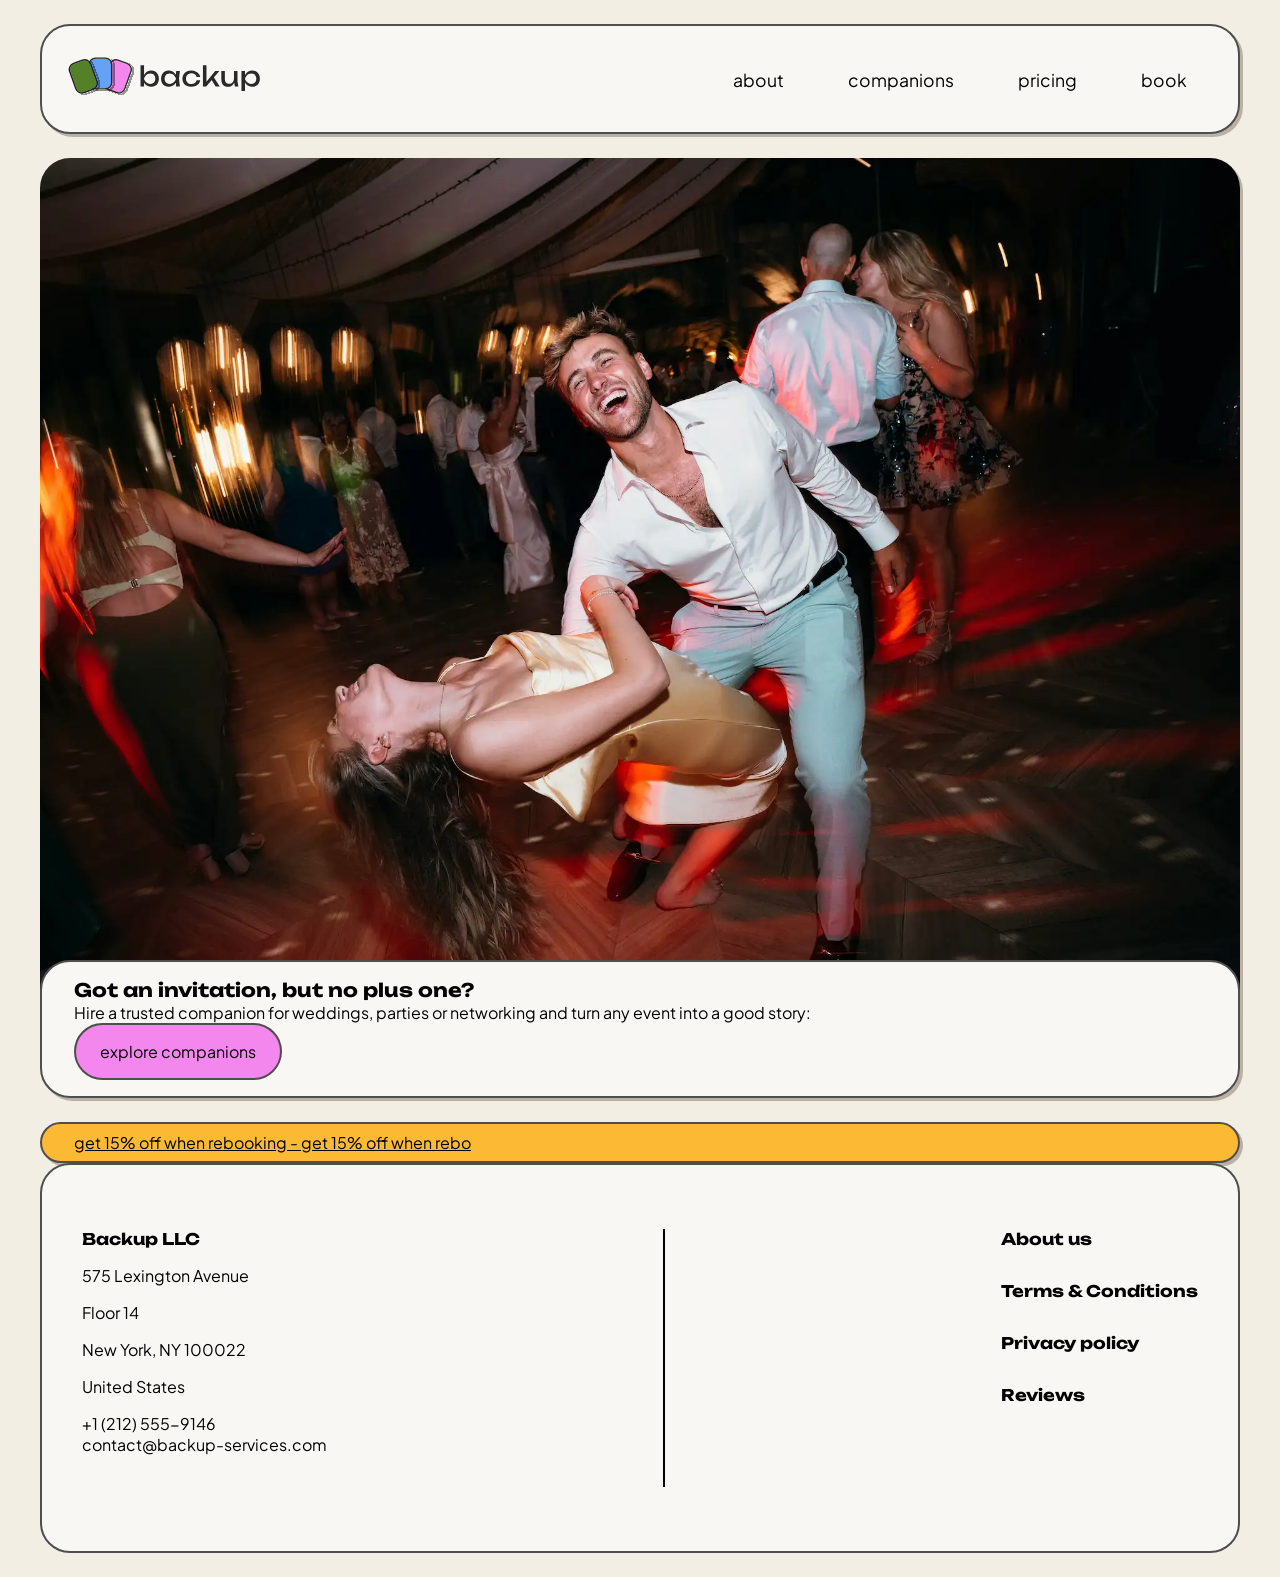
==== index.html @ 50d1ebd6 "added link" ====
<!doctype html>
<html lang="en">
  <head>
    <meta charset="UTF-8" />
    <meta name="viewport" content="width=device-width, initial-scale=1.0" />
    <title>backup | landingpage</title>
    <link rel="stylesheet" href="css/custom.css" />
    <link rel="stylesheet" href="css/general.css" />
    <link rel="stylesheet" href="css/index.css" />
    <link rel="preconnect" href="https://fonts.googleapis.com" />
    <link rel="preconnect" href="https://fonts.gstatic.com" crossorigin />
    <link
      href="https://fonts.googleapis.com/css2?family=Plus+Jakarta+Sans:ital,wght@0,200..800;1,200..800&display=swap"
      rel="stylesheet"
    />
    <link rel="preconnect" href="https://fonts.googleapis.com" />
    <link rel="preconnect" href="https://fonts.gstatic.com" crossorigin />
    <link
      href="https://fonts.googleapis.com/css2?family=Unbounded:wght@200..900&display=swap"
      rel="stylesheet"
    />
    <script src="js/index.js" defer></script>
  </head>
  <body>
    <header class="header_flex">
      <div>
        <a href="index.html">
          <img
            class="logo"
            src="assets/backuplogo.svg"
            alt="logo"
            aria-describedby="go to landingpage"
        /></a>
      </div>
      <nav>
        <div class="nav_flex">
          <a href="about.html">about</a>
          <div class="verticalline"></div>
          <a href="companions.html">companions</a>
          <div class="verticalline"></div>
          <a href="pricing.html">pricing</a>
          <div class="verticalline"></div>
          <a href="book.html">book</a>
        </div>

        <div class="burgernav">
          <button class="burger">
            <span class="line"></span>
            <span class="line"></span>
            <span class="line"></span>
          </button>
          <ul class="menu">
            <li><a href="about.html">about</a></li>
            <li><a href="companions.html">companions</a></li>

            <li><a href="pricing.html">pricing</a></li>

            <li>
              <a href="book.html">book</a>
            </li>
          </ul>
        </div>
      </nav>
    </header>
    <main>
      <section class="hero">
        <img
          src="assets/img/heroimg.webp"
          alt="a man and a woman dancing at wedding"
        />

        <article class="hero_flex">
          <div>
            <h1>Got an invitation, but no plus one?</h1>
            <p class="hero_text">
              Hire a trusted companion for weddings, parties or networking and
              turn any event into a good story:
            </p>
          </div>
          <a class="cta_button_pink" href="companions.html"
            >explore companions</a
          >
        </article>
      </section>

      <section class="rollingbanner">
        <p>get 15% off when rebooking - get 15% off when rebo</p>
      </section>
    </main>
    <footer>
      <div class="footer_flex">
        <div class="address">
          <h4>Backup LLC</h4>
          <ul class="footer_ul">
            <li>575 Lexington Avenue</li>
            <li>Floor 14</li>
            <li>New York, NY 100022</li>
            <li>United States</li>
            <li>
              +1 (212) 555-9146 <br />
              contact@backup-services.com
            </li>
          </ul>
        </div>
        <span class="footer_line"></span>
        <div class="footer_vertical"></div>
        <ul class="ulbold">
          <li><a href="">About us</a></li>
          <li><a href="">Terms & Conditions</a></li>
          <li><a href="">Privacy policy</a></li>
          <li><a href="">Reviews</a></li>
        </ul>
      </div>
    </footer>
  </body>
</html>
---- css/custom.css ----
:root {
  --color-bg-primary: #f3eee4;
  --color-bg-secondary: #f9f7f4;

  --color-text-primary: #000000;
  --color-text-secondary: #f3eee4;
  --color-text-tertiary: #292929;

  --color-border: #4f4d4d;
  --dropshadow-mobile: 3px 3px 0 0 rgba(164, 156, 140, 0.72);
  --dropshadow-desktop: 10px 10px 0 0 rgba(164, 156, 140, 0.7);

  --cta-primary: #548128;
  --cta-secondary: #65a1f6;
  --cta-tertiary: #f487ee;
  --cta-quaternary: #fcba34;

  --font-primary: "Unbounded", sans-serif;
  --font-secondary: "Plus Jakarta Sans", sans-serif;
}
---- css/general.css ----
* {
  margin: 0;
  padding: 0;
  box-sizing: border-box;
}

header {
  position: relative;
  z-index: 200;
}

nav {
  margin-bottom: 0.3rem;
}
.header_flex {
  display: flex;
  flex-direction: row;
  align-items: center;
  justify-content: space-between;
  background-color: var(--color-bg-secondary);
  border: solid var(--color-border) 2.5px;
  border-radius: 30px;
  padding: 1em 1.2em 0.5em;
  box-shadow: var(--dropshadow-mobile);
  margin-bottom: 1.5rem;

  img {
    max-width: 200px;
  }
}

.nav_flex {
  display: none;

  a {
    text-decoration: none;
    color: var(--color-text-primary);
  }
}

h1 {
  font-family: var(--font-primary);
}

h4 {
  font-family: var(--font-primary);
}

p {
  font-family: var(--font-secondary);
}

a {
  font-family: var(--font-secondary);
}

body {
  margin: 1.5rem 1rem;
  background: var(--color-bg-primary);
}

footer {
  background: var(--color-bg-secondary);
  border: solid var(--color-border) 2.5px;
  border-radius: 30px;
  padding: 1rem 2rem;

  .footer_ul {
    font-family: var(--font-secondary);
    display: flex;
    flex-direction: column;
    gap: 1rem;
    list-style: none;
  }
}

.ulbold {
  padding: 2em 0.5em;
}

.ulbold li {
  font-weight: 700;
  list-style: none;
  margin-bottom: 2em;

  a {
    font-family: var(--font-primary);
    text-decoration: none;
    color: var(--color-text-primary);
  }
}

.footer_line {
  display: block;
  width: 100%;
  height: 2.5px;
  background-color: var(--color-text-primary);
  margin: 1.5rem 1rem 1.5rem 0;
}

.address {
  display: flex;
  flex-direction: column;
  gap: 1em;
  margin-bottom: 2em;
  padding: 2em 0.5em;
}

@media (min-width: 801px) {
  .footer_flex {
    display: flex;
    flex-direction: row;
    justify-content: space-between;
    padding: 1em 0;
  }

  .footer_line {
    display: none;
  }

  .footer_vertical {
    display: block;
    width: 2.5px;
    background-color: var(--color-text-primary);
    margin: 2em 0;
  }

  .ulbold li {
    display: flex;
    flex-direction: row;
  }
}

/* burgermenu */

.menu {
  text-align: right;
  list-style: none;

  a {
    text-decoration: none;
    color: var(--color-text-primary);
  }
}

.burger {
  width: 40px;
  height: 60px;
  cursor: pointer;
}

.burger .line {
  display: block;
  width: 100%;
  height: 2.5px;
  background-color: #333333;
  margin-bottom: 5px;
  transition: 0.2s linear;
}
.burger {
  display: none;
}

/* burgermenu */

@media (max-width: 800px) {
  /* burgermenu */
  .menu {
    display: none;
  }
  .burger {
    display: block;
    background-color: transparent;
    border: 0;
  }

  .burgernav {
    padding-right: 1em;
  }

  .burger.active .line:nth-child(1) {
    transform: rotate(45deg) translate(5px, 5px);
    transition: 0.2s linear;
  }

  .burger.active .line:nth-child(2) {
    opacity: 0;
    transition: 0.15s linear;
  }

  .burger.active .line:nth-child(3) {
    transform: rotate(-45deg) translate(5px, -5px);
    transition: 0.2s linear;
  }

  nav.active .menu {
    display: block;
    background-color: var(--color-bg-secondary);
    position: absolute;
    width: 50%;
    top: 85px;
    right: 0;
    border-radius: 30px;
    box-shadow: var(--dropshadow-mobile);
    border: solid var(--color-border) 2.5px;
    padding: 2em 1.4em;
  }

  nav.active .menu li {
    margin: 20px 20px;
    padding: 0.5em;
    list-style-type: none;
  }

  nav.active .menu a {
    font-size: 1.2em;
    text-decoration: none;
    color: var(--color-text-primary);
  }
  /* burgermenu */
}

@media (min-width: 801px) {
  .nav_flex {
    display: flex;
    flex-direction: row;
    gap: 1.8rem;
    padding-right: 2em;
  }
  .burgernav {
    display: none;
  }

  body {
    margin: 1.5rem 2.5rem;
  }
}

@media (min-width: 900px) {
  .nav_flex {
    display: flex;
    flex-direction: row;
    gap: 2rem;
    padding-right: 2em;

    a {
      font-size: 1.1rem;
    }
  }
}
---- css/index.css ----
/* INDEX SPECIFIK STYLING */

/* hero-unit */

.hero {
  margin-bottom: 1.5rem;

  img {
    max-width: 100%;
    border-radius: 30px;
  }
}

.cta_button_pink {
  display: flex;
  flex-direction: column;
  justify-self: end;
  text-decoration: none;
  color: var(--color-text-primary);
  background: var(--cta-tertiary);
  padding: 1rem 1.5rem;
  border: solid var(--color-border) 2.5px;
  border-radius: 30px;
  max-width: fit-content;
}

.hero_flex {
  display: flex;
  flex-direction: column;
  background: var(--color-bg-secondary);
  border: solid var(--color-border) 2.5px;
  border-radius: 30px;
  padding: 1rem 2rem;
  position: relative;
  z-index: 2;
  margin-top: -80px;
}
.hero {
  border-radius: 30px;
  box-shadow: var(--dropshadow-mobile);
}

/* hero unit  */

.rollingbanner {
  background: var(--cta-quaternary);
  border: solid var(--color-border) 2.5px;
  border-radius: 30px;
  padding: 0.5rem 2rem;
  box-shadow: var(--dropshadow-mobile);
  text-decoration: underline;
}
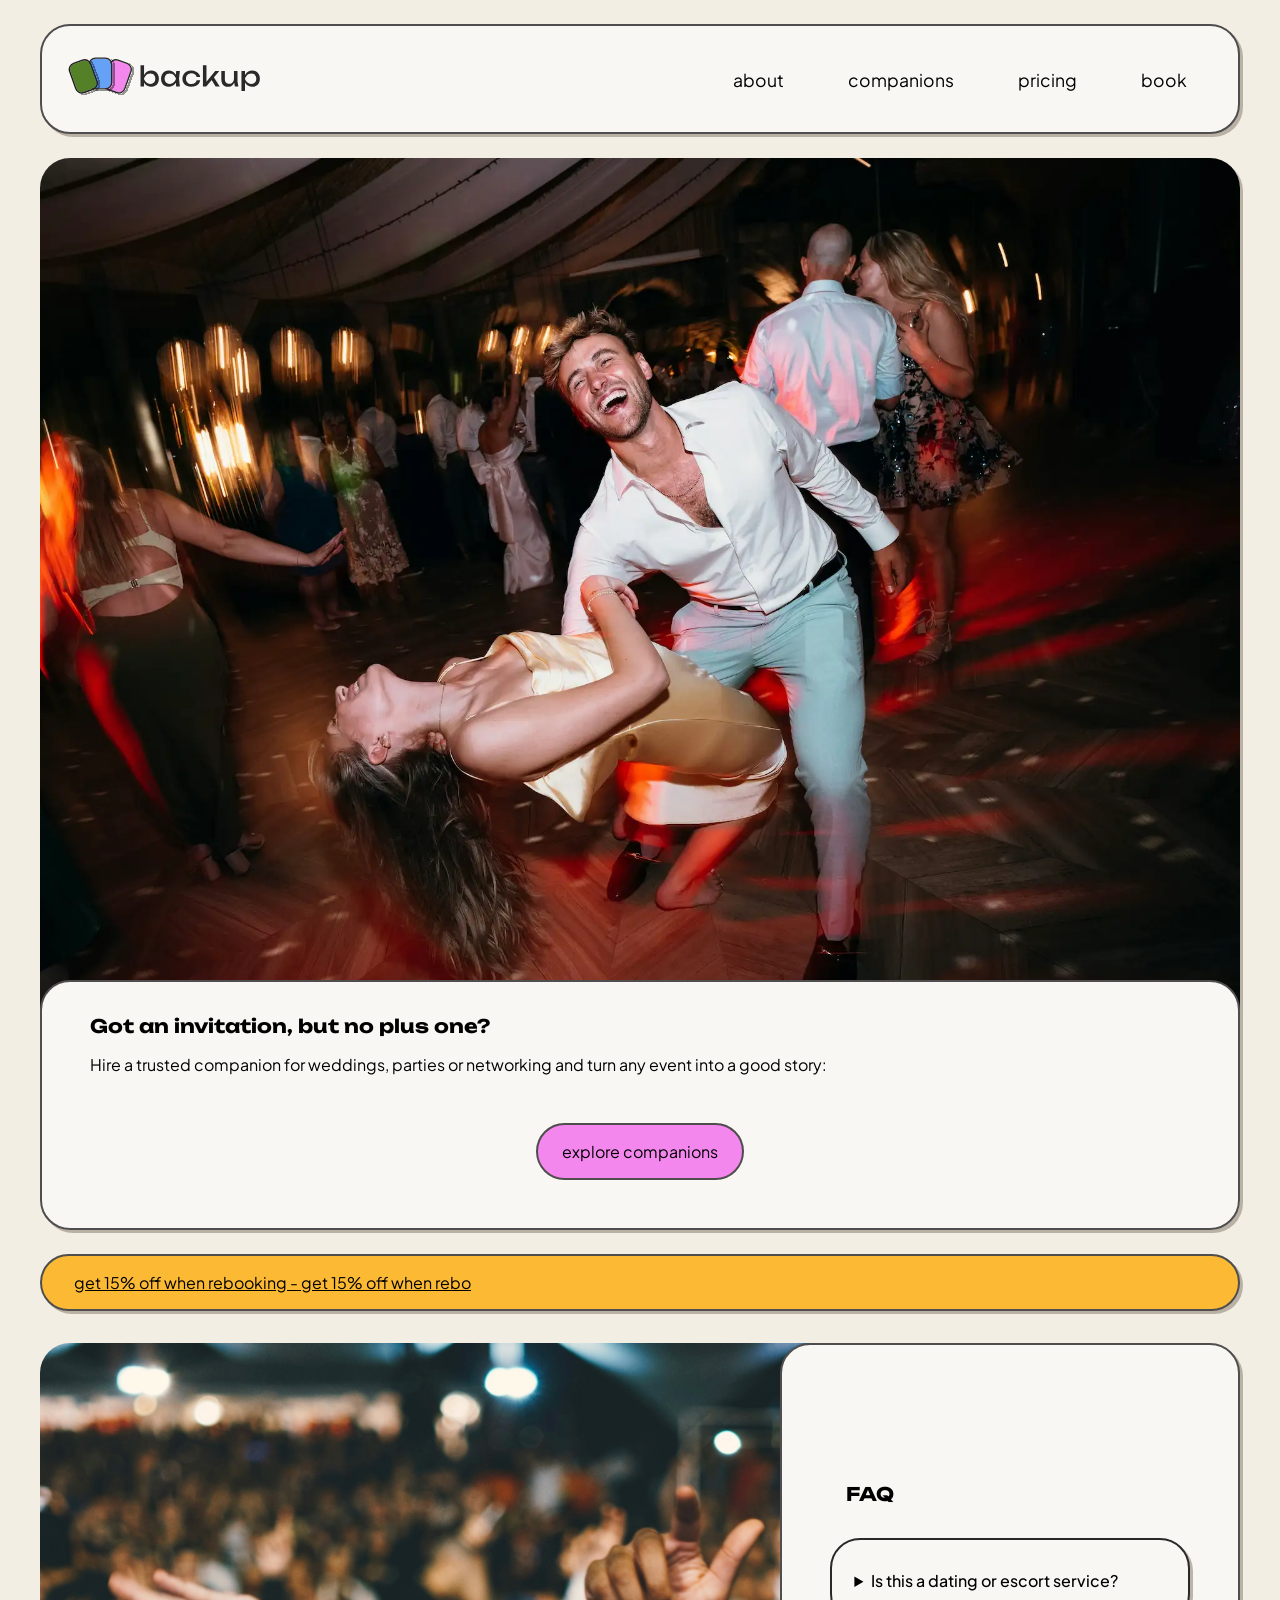
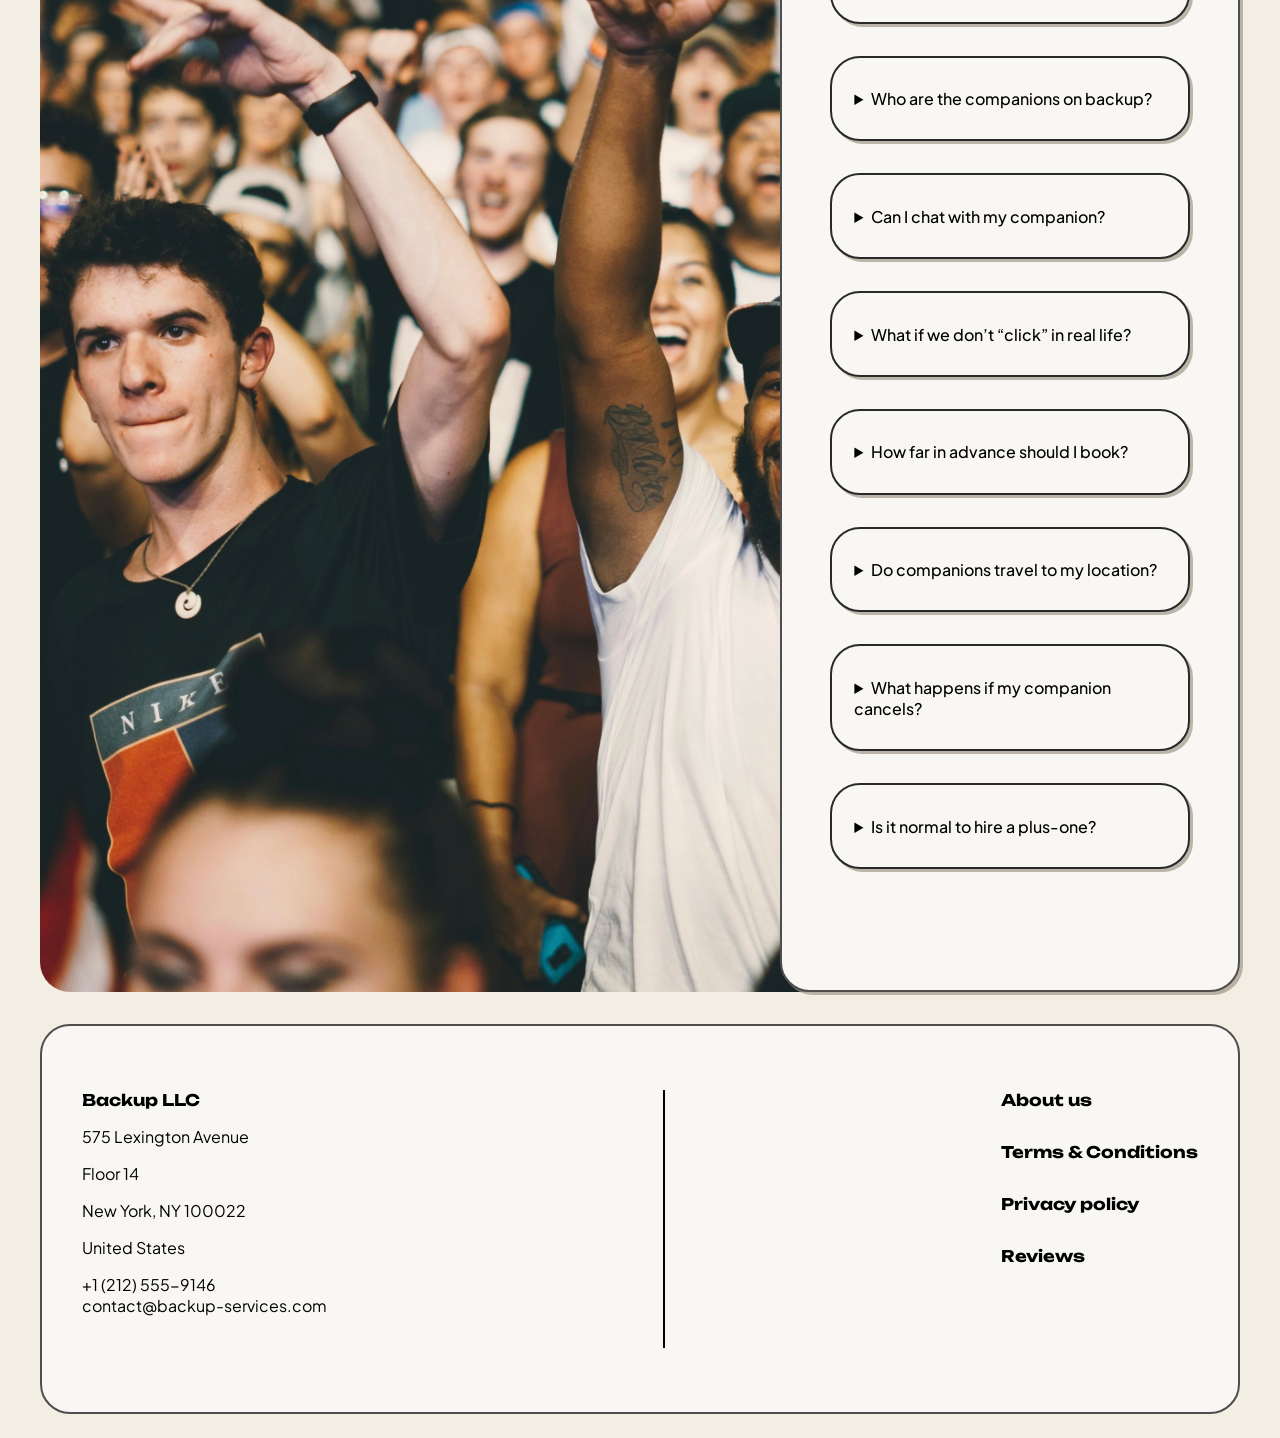
==== commit 34dba9cc: "tried to make faq responsive - not 100% good" ====
--- a/index.html
+++ b/index.html
@@ -70,21 +70,147 @@
         />
 
         <article class="hero_flex">
-          <div>
+          <div class="hero_text">
             <h1>Got an invitation, but no plus one?</h1>
-            <p class="hero_text">
+            <p>
               Hire a trusted companion for weddings, parties or networking and
               turn any event into a good story:
             </p>
           </div>
-          <a class="cta_button_pink" href="companions.html"
-            >explore companions</a
-          >
+          <div class="cta_flex_1">
+            <a class="cta_button_pink" href="companions.html"
+              >explore companions</a
+            >
+          </div>
         </article>
       </section>
 
       <section class="rollingbanner">
         <p>get 15% off when rebooking - get 15% off when rebo</p>
+      </section>
+      <section id="faq_section1">
+        <img class="faq_img" src="assets/img/faq.webp" alt="" />
+
+        <div class="faq_section2">
+          <h3>FAQ</h3>
+          <details name="details">
+            <summary>Is this a dating or escort service?</summary>
+            <div class="content">
+              <p>
+                No — Backup is not a dating or escort service. We provide social
+                companions for events, not romantic or intimate services. Think
+                of it as bringing a confident, friendly plus-one who helps you
+                feel comfortable and enjoy the moment.
+              </p>
+            </div>
+          </details>
+
+          <details name="details">
+            <summary>Who are the companions on backup?</summary>
+            <div class="content">
+              <p>Our companions are carefully selected individuals who are:</p>
+              <ul>
+                <li>Friendly and socially skilled</li>
+                <li>Reliable and professional</li>
+                <li>Comfortable in a variety of social settings</li>
+              </ul>
+              <p>
+                All companions go through a verification process to ensure a
+                safe and high-quality experience.
+              </p>
+            </div>
+          </details>
+
+          <details name="details">
+            <summary>Can I chat with my companion?</summary>
+            <div class="content">
+              <p>
+                Yes! After booking, you’ll be able to communicate with your
+                companion through the platform. This allows you to:
+              </p>
+              <ul>
+                <li>Coordinate details</li>
+                <li>Share expectations</li>
+                <li>Get on the same page before the event</li>
+              </ul>
+            </div>
+          </details>
+
+          <details name="details">
+            <summary>What if we don’t “click” in real life?</summary>
+            <div class="content">
+              <p>
+                We do our best to help you find a great match, but we understand
+                that chemistry can’t be guaranteed.
+              </p>
+              <p>
+                Our companions are experienced in social situations and will
+                always remain friendly, respectful, and professional — even if
+                the vibe isn’t perfect.
+              </p>
+              <p>
+                In most cases, they’ll help carry the conversation and make the
+                situation comfortable regardless.
+              </p>
+            </div>
+          </details>
+
+          <details name="details">
+            <summary>How far in advance should I book?</summary>
+            <div class="content">
+              <p>
+                We recommend booking as early as possible to ensure
+                availability. That said, we also understand that life happens —
+                and sometimes you need a plus-one fast. Last-minute bookings may
+                be available depending on location and demand.
+              </p>
+            </div>
+          </details>
+          <details name="details">
+            <summary>Do companions travel to my location?</summary>
+            <div class="content">
+              <p>
+                Yes, companions can travel to your event location. Travel is
+                typically included within a certain area, which will be clearly
+                stated during booking. For longer distances, additional costs
+                may apply.
+              </p>
+            </div>
+          </details>
+          <details name="details">
+            <summary>What happens if my companion cancels?</summary>
+            <div class="content">
+              <p>
+                In the rare case that a companion needs to cancel, we’ve got
+                your back.<br />We will:
+              </p>
+              <ul>
+                <li>
+                  Help you find a replacement companion as quickly as possible
+                </li>
+                <li>
+                  Or offer a full refund if no suitable match is available
+                </li>
+              </ul>
+              <p>
+                Our goal is to make sure you’re never left without a plus-one.
+              </p>
+            </div>
+          </details>
+          <details name="details">
+            <summary>Is it normal to hire a plus-one?</summary>
+            <div class="content">
+              <p>
+                More normal than you might think<br />
+                Whether it’s avoiding awkward questions at a wedding, having
+                someone to talk to at a work event, or just feeling more
+                confident — many people use services like Backup. At the end of
+                the day, it’s about making social situations easier and more
+                enjoyable.
+              </p>
+            </div>
+          </details>
+        </div>
       </section>
     </main>
     <footer>
--- a/css/general.css
+++ b/css/general.css
@@ -2,6 +2,10 @@
   margin: 0;
   padding: 0;
   box-sizing: border-box;
+
+  img {
+    width: 100%;
+  }
 }
 
 header {
@@ -42,6 +46,14 @@
   font-family: var(--font-primary);
 }
 
+h2 {
+  font-family: var(--font-primary);
+}
+
+h3 {
+  font-family: var(--font-primary);
+}
+
 h4 {
   font-family: var(--font-primary);
 }
@@ -106,6 +118,66 @@
   padding: 2em 0.5em;
 }
 
+/* -----------------------FAQ -----------------------*/
+
+.faq_section2 {
+  display: flex;
+  flex-direction: column;
+  justify-content: center;
+
+  gap: 1.2rem;
+  padding: 3rem;
+  border-radius: 30px;
+  border: 2.5px solid var(--color-border);
+  background: var(--color-bg-secondary);
+  box-shadow: var(--dropshadow-mobile);
+  position: relative;
+  z-index: 2;
+
+  h3 {
+    padding: 1rem 1rem 0 1rem;
+  }
+}
+#faq_section1 {
+  display: flex;
+  flex-direction: column;
+  margin-bottom: 2rem;
+}
+details {
+  border: 2.5px solid var(--color-text-tertiary);
+  border-radius: 30px;
+  background-color: var(--color-bg-secondary);
+  box-shadow: var(--dropshadow-mobile);
+  padding: 0.4rem;
+
+  li {
+    font-family: var(--font-secondary);
+  }
+}
+
+summary {
+  cursor: pointer;
+  padding: 1.5rem 1rem;
+  color: var(--color-text-primary);
+  font-family: var(--font-secondary);
+  font-size: 16px;
+  font-style: normal;
+  font-weight: 500;
+}
+
+.content {
+  padding: 1rem;
+
+  p {
+    margin: 0;
+  }
+}
+.faq_img {
+  border-radius: 30px;
+}
+
+/* -----------------------FAQ -----------------------*/
+
 @media (min-width: 801px) {
   .footer_flex {
     display: flex;
@@ -128,6 +200,27 @@
   .ulbold li {
     display: flex;
     flex-direction: row;
+  }
+
+  #faq_section1 {
+    display: flex;
+    flex-direction: row;
+    justify-content: space-evenly;
+
+    img {
+      max-width: 75%;
+    }
+  }
+  .faq_section2 {
+    z-index: 3;
+    margin-left: -10rem;
+    gap: 2rem;
+
+    /* position: absolute; */
+  }
+  .faq_img {
+    border-radius: 30px;
+    /* position: relative; */
   }
 }
 
@@ -218,6 +311,10 @@
     color: var(--color-text-primary);
   }
   /* burgermenu */
+  .faq_section2 {
+    margin-top: -80px;
+    margin-bottom: 2rem;
+  }
 }
 
 @media (min-width: 801px) {
--- a/css/index.css
+++ b/css/index.css
@@ -13,8 +13,8 @@
 
 .cta_button_pink {
   display: flex;
-  flex-direction: column;
-  justify-self: end;
+  flex-direction: row;
+  justify-content: center;
   text-decoration: none;
   color: var(--color-text-primary);
   background: var(--cta-tertiary);
@@ -24,17 +24,33 @@
   max-width: fit-content;
 }
 
+.cta_flex_1 {
+  display: flex;
+  flex-direction: row;
+  justify-content: center;
+  padding-bottom: 3rem;
+}
+
 .hero_flex {
   display: flex;
   flex-direction: column;
+  gap: 2em;
   background: var(--color-bg-secondary);
   border: solid var(--color-border) 2.5px;
   border-radius: 30px;
-  padding: 1rem 2rem;
+  padding: 1rem 2rem 0 2rem;
   position: relative;
   z-index: 2;
-  margin-top: -80px;
+  margin-top: -60px;
 }
+
+.hero_text {
+  display: flex;
+  flex-direction: column;
+  gap: 1em;
+  padding: 1em;
+}
+
 .hero {
   border-radius: 30px;
   box-shadow: var(--dropshadow-mobile);
@@ -46,7 +62,8 @@
   background: var(--cta-quaternary);
   border: solid var(--color-border) 2.5px;
   border-radius: 30px;
-  padding: 0.5rem 2rem;
+  padding: 1rem 2rem;
   box-shadow: var(--dropshadow-mobile);
   text-decoration: underline;
+  margin-bottom: 2rem;
 }
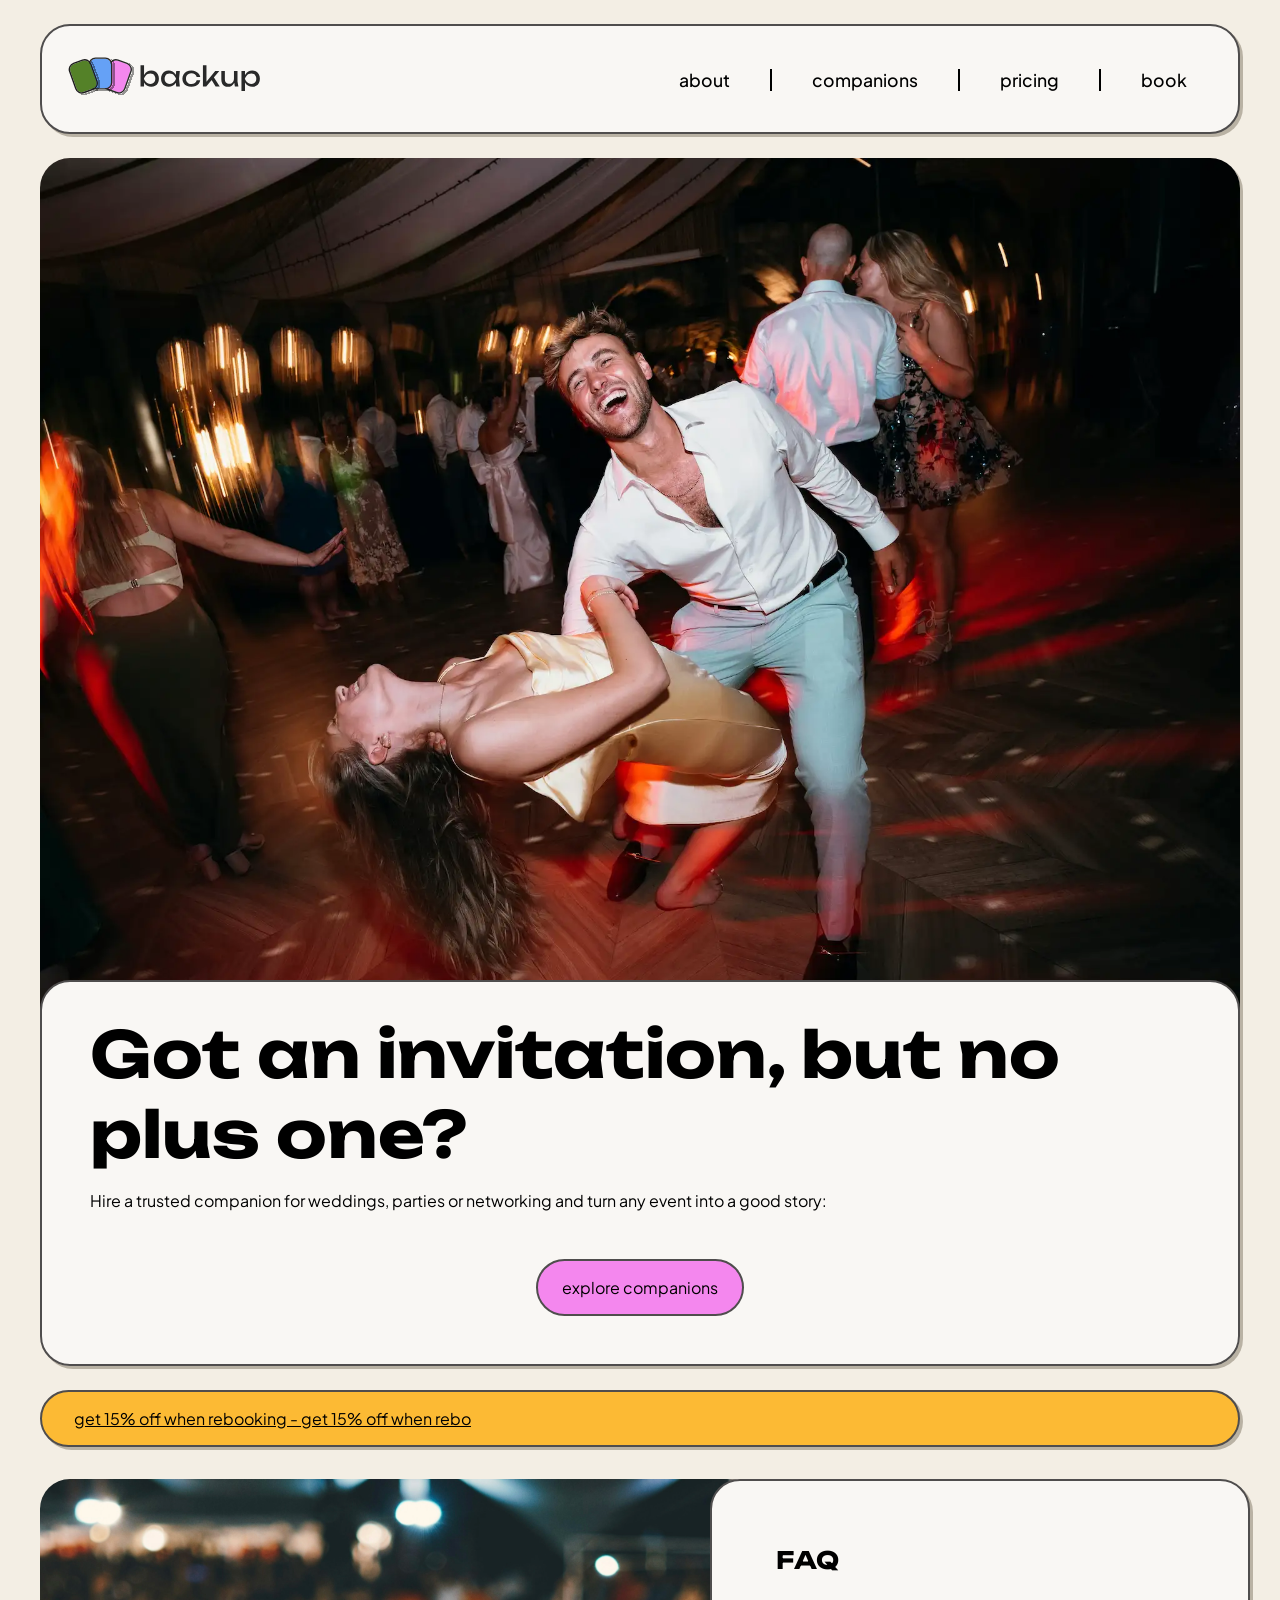
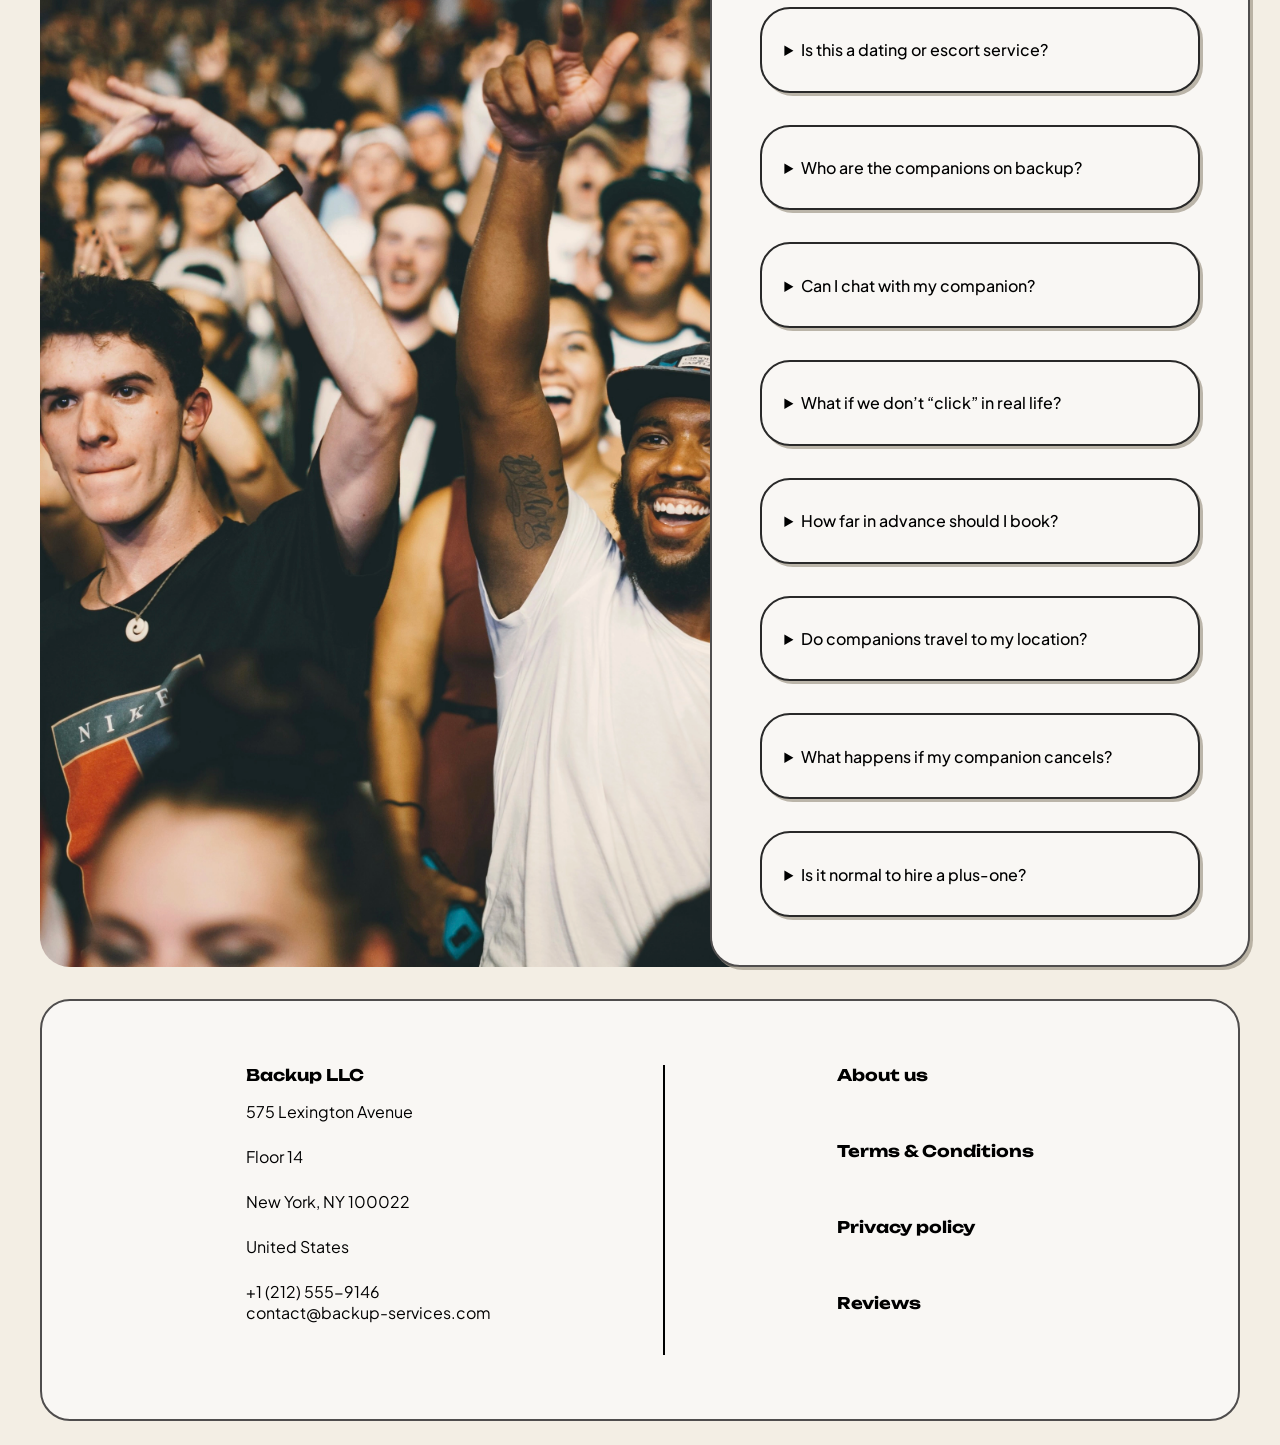
==== commit 5b436c53: "footer styling tricky" ====
--- a/index.html
+++ b/index.html
@@ -230,12 +230,14 @@
         </div>
         <span class="footer_line"></span>
         <div class="footer_vertical"></div>
-        <ul class="ulbold">
-          <li><a href="">About us</a></li>
-          <li><a href="">Terms & Conditions</a></li>
-          <li><a href="">Privacy policy</a></li>
-          <li><a href="">Reviews</a></li>
-        </ul>
+        <div class="flex_footer_links">
+          <ul class="ulbold">
+            <li><a href="">About us</a></li>
+            <li><a href="">Terms & Conditions</a></li>
+            <li><a href="">Privacy policy</a></li>
+            <li><a href="">Reviews</a></li>
+          </ul>
+        </div>
       </div>
     </footer>
   </body>
--- a/css/general.css
+++ b/css/general.css
@@ -44,28 +44,35 @@
 
 h1 {
   font-family: var(--font-primary);
+  font-size: 64px;
 }
 
 h2 {
   font-family: var(--font-primary);
+  font-size: 32px;
 }
 
 h3 {
   font-family: var(--font-primary);
+  font-size: 24px;
 }
 
 h4 {
   font-family: var(--font-primary);
+  font-size: 16px;
 }
 
 p {
   font-family: var(--font-secondary);
+  font-size: 16px;
 }
 
 a {
   font-family: var(--font-secondary);
 }
-
+li {
+  font-family: var(--font-secondary);
+}
 body {
   margin: 1.5rem 1rem;
   background: var(--color-bg-primary);
@@ -81,7 +88,7 @@
     font-family: var(--font-secondary);
     display: flex;
     flex-direction: column;
-    gap: 1rem;
+    gap: 1.5rem;
     list-style: none;
   }
 }
@@ -123,7 +130,7 @@
 .faq_section2 {
   display: flex;
   flex-direction: column;
-  justify-content: center;
+  /* justify-content: center; */
 
   gap: 1.2rem;
   padding: 3rem;
@@ -174,55 +181,10 @@
 }
 .faq_img {
   border-radius: 30px;
+  object-fit: cover;
 }
 
 /* -----------------------FAQ -----------------------*/
-
-@media (min-width: 801px) {
-  .footer_flex {
-    display: flex;
-    flex-direction: row;
-    justify-content: space-between;
-    padding: 1em 0;
-  }
-
-  .footer_line {
-    display: none;
-  }
-
-  .footer_vertical {
-    display: block;
-    width: 2.5px;
-    background-color: var(--color-text-primary);
-    margin: 2em 0;
-  }
-
-  .ulbold li {
-    display: flex;
-    flex-direction: row;
-  }
-
-  #faq_section1 {
-    display: flex;
-    flex-direction: row;
-    justify-content: space-evenly;
-
-    img {
-      max-width: 75%;
-    }
-  }
-  .faq_section2 {
-    z-index: 3;
-    margin-left: -10rem;
-    gap: 2rem;
-
-    /* position: absolute; */
-  }
-  .faq_img {
-    border-radius: 30px;
-    /* position: relative; */
-  }
-}
 
 /* burgermenu */
 
@@ -323,6 +285,10 @@
     flex-direction: row;
     gap: 1.8rem;
     padding-right: 2em;
+
+    a {
+      font-weight: 500;
+    }
   }
   .burgernav {
     display: none;
@@ -331,13 +297,69 @@
   body {
     margin: 1.5rem 2.5rem;
   }
+
+  .verticalline {
+    display: block;
+    width: 2px;
+    background-color: var(--color-text-primary);
+  }
+  .footer_flex {
+    display: flex;
+    flex-direction: row;
+    justify-content: space-evenly;
+    padding: 1em 0;
+  }
+
+  .footer_line {
+    display: none;
+  }
+
+  .footer_vertical {
+    display: block;
+    width: 2.5px;
+    background-color: var(--color-text-primary);
+    margin: 2em 0;
+  }
+
+  .ulbold {
+    display: flex;
+    flex-direction: column;
+    gap: 1.5rem;
+    li {
+      display: flex;
+      flex-direction: row;
+    }
+  }
+
+  #faq_section1 {
+    display: flex;
+    flex-direction: row;
+
+    img {
+      /* max-width: 75%; */
+      width: 60%;
+    }
+  }
+  .faq_section2 {
+    z-index: 3;
+    /* margin-left: -10rem; */
+    gap: 2rem;
+    transform: translateX(-50px);
+    min-width: 45%;
+
+    /* position: absolute; */
+  }
+  .faq_img {
+    border-radius: 30px;
+    /* position: relative; */
+  }
 }
 
 @media (min-width: 900px) {
   .nav_flex {
     display: flex;
     flex-direction: row;
-    gap: 2rem;
+    gap: 2.5rem;
     padding-right: 2em;
 
     a {
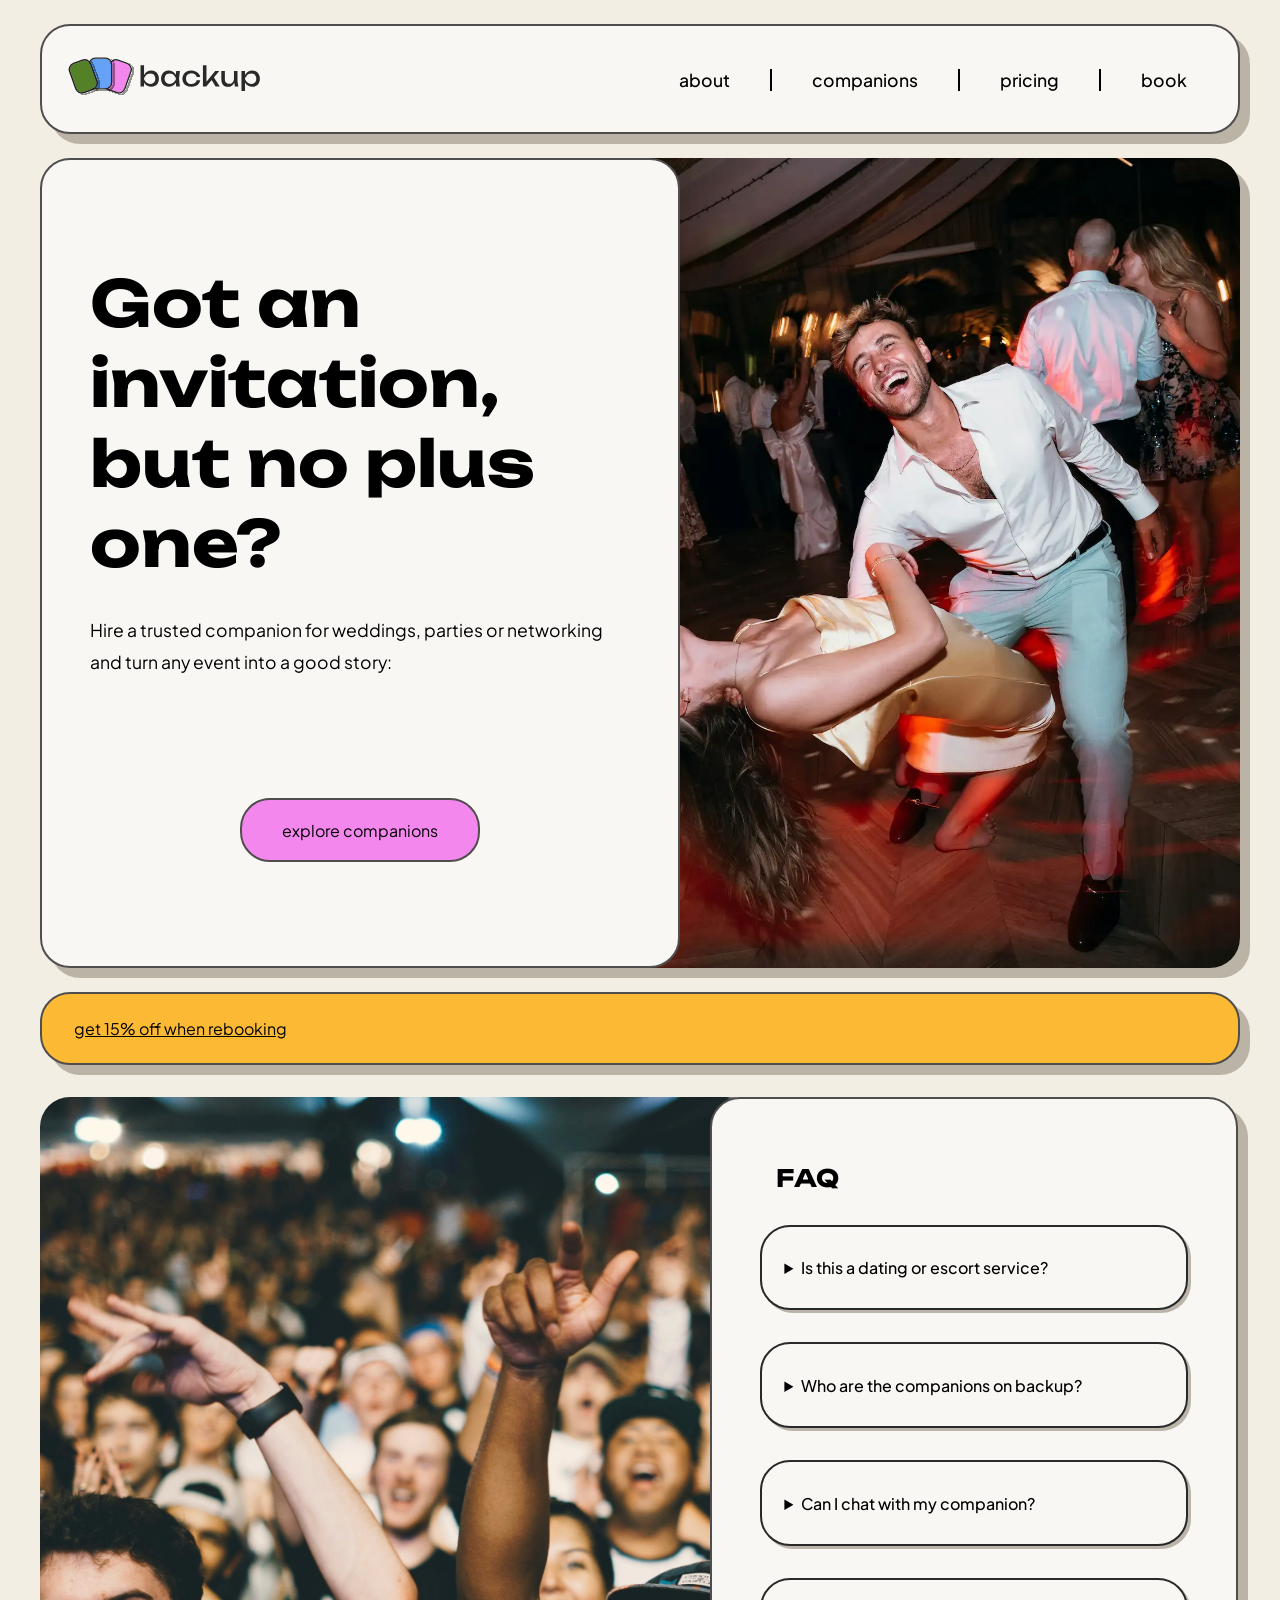
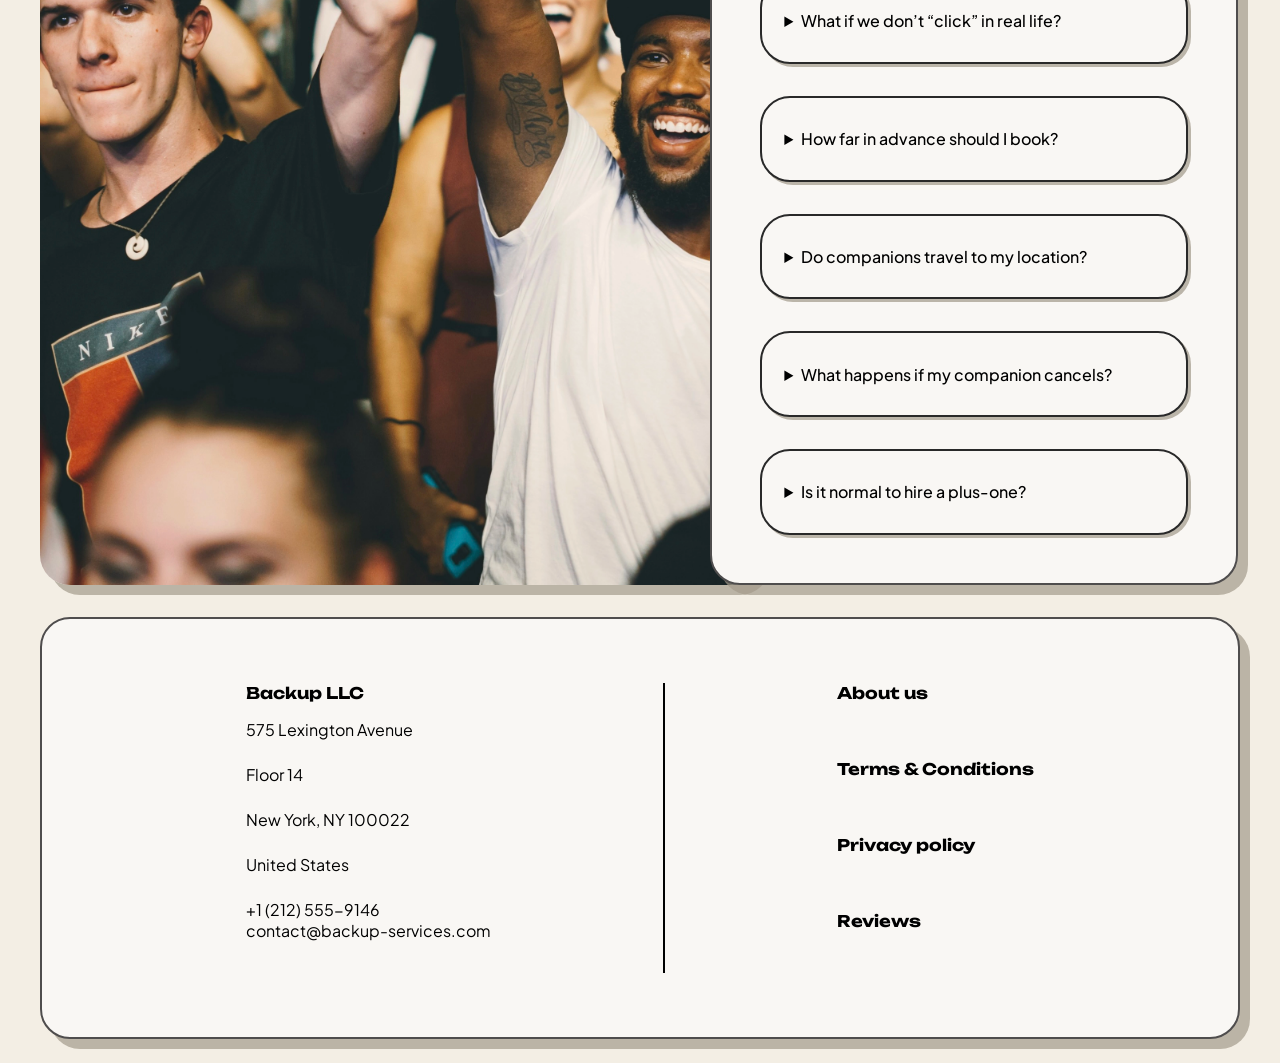
==== commit 62189f8d: "hero unit ready" ====
--- a/index.html
+++ b/index.html
@@ -72,7 +72,7 @@
         <article class="hero_flex">
           <div class="hero_text">
             <h1>Got an invitation, but no plus one?</h1>
-            <p>
+            <p class="hero-p">
               Hire a trusted companion for weddings, parties or networking and
               turn any event into a good story:
             </p>
@@ -86,7 +86,7 @@
       </section>
 
       <section class="rollingbanner">
-        <p>get 15% off when rebooking - get 15% off when rebo</p>
+        <p>get 15% off when rebooking</p>
       </section>
       <section id="faq_section1">
         <img class="faq_img" src="assets/img/faq.webp" alt="" />
--- a/css/general.css
+++ b/css/general.css
@@ -45,6 +45,12 @@
 h1 {
   font-family: var(--font-primary);
   font-size: 64px;
+}
+
+@media (max-width: 1000px) {
+  h1 {
+    font-size: 40px;
+  }
 }
 
 h2 {
@@ -280,6 +286,10 @@
 }
 
 @media (min-width: 801px) {
+  .header_flex {
+    box-shadow: var(--dropshadow-desktop);
+  }
+
   .nav_flex {
     display: flex;
     flex-direction: row;
@@ -303,6 +313,7 @@
     width: 2px;
     background-color: var(--color-text-primary);
   }
+
   .footer_flex {
     display: flex;
     flex-direction: row;
@@ -310,6 +321,9 @@
     padding: 1em 0;
   }
 
+  footer {
+    box-shadow: var(--dropshadow-desktop);
+  }
   .footer_line {
     display: none;
   }
@@ -334,10 +348,12 @@
   #faq_section1 {
     display: flex;
     flex-direction: row;
+    border-radius: 30px;
 
     img {
       /* max-width: 75%; */
       width: 60%;
+      box-shadow: var(--dropshadow-desktop);
     }
   }
   .faq_section2 {
@@ -345,7 +361,8 @@
     /* margin-left: -10rem; */
     gap: 2rem;
     transform: translateX(-50px);
-    min-width: 45%;
+    min-width: 44%;
+    box-shadow: var(--dropshadow-desktop);
 
     /* position: absolute; */
   }
--- a/css/index.css
+++ b/css/index.css
@@ -18,7 +18,7 @@
   text-decoration: none;
   color: var(--color-text-primary);
   background: var(--cta-tertiary);
-  padding: 1rem 1.5rem;
+  padding: 1.2rem 2.5rem;
   border: solid var(--color-border) 2.5px;
   border-radius: 30px;
   max-width: fit-content;
@@ -28,17 +28,17 @@
   display: flex;
   flex-direction: row;
   justify-content: center;
-  padding-bottom: 3rem;
 }
 
 .hero_flex {
   display: flex;
   flex-direction: column;
+  justify-content: space-evenly;
   gap: 2em;
   background: var(--color-bg-secondary);
   border: solid var(--color-border) 2.5px;
   border-radius: 30px;
-  padding: 1rem 2rem 0 2rem;
+  padding: 2rem 2rem 3rem 2rem;
   position: relative;
   z-index: 2;
   margin-top: -60px;
@@ -62,8 +62,49 @@
   background: var(--cta-quaternary);
   border: solid var(--color-border) 2.5px;
   border-radius: 30px;
-  padding: 1rem 2rem;
+  padding: 1.5rem 2rem;
   box-shadow: var(--dropshadow-mobile);
   text-decoration: underline;
   margin-bottom: 2rem;
 }
+
+@media (min-width: 801px) {
+  .hero {
+    display: flex;
+    flex-direction: row;
+    height: 90vh;
+    box-shadow: var(--dropshadow-desktop);
+
+    img {
+      width: 50vw;
+      object-fit: cover;
+    }
+  }
+
+  .hero_flex {
+    display: flex;
+    position: relative;
+    order: -1;
+    margin-right: -80px;
+    width: 50vw;
+    height: 90vh;
+    top: 60px;
+  }
+
+  .hero-text {
+    display: flex;
+    flex-direction: column;
+    gap: 5rem;
+  }
+
+  .hero-p {
+    padding: 1rem 0;
+    font-size: 1.1rem;
+    max-width: 40ch;
+    line-height: 1.8;
+  }
+
+  .rollingbanner {
+    box-shadow: var(--dropshadow-desktop);
+  }
+}
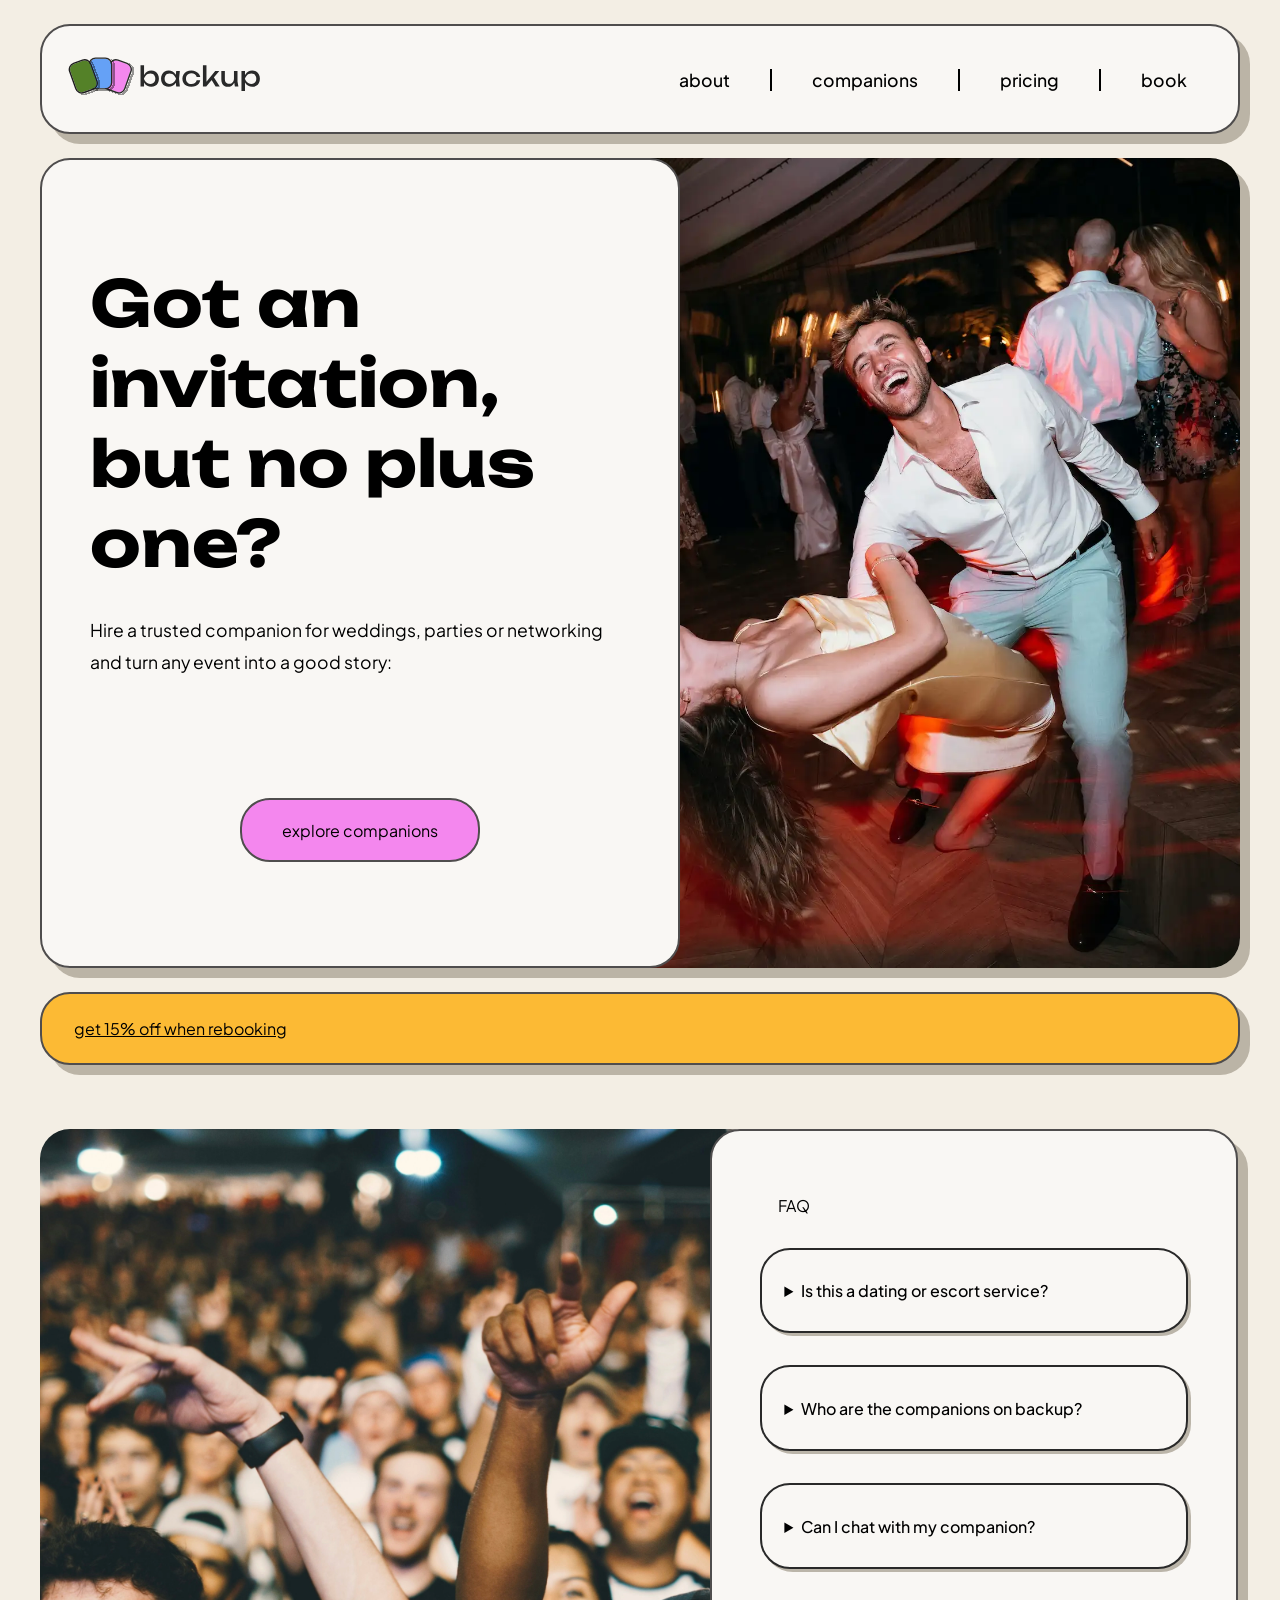
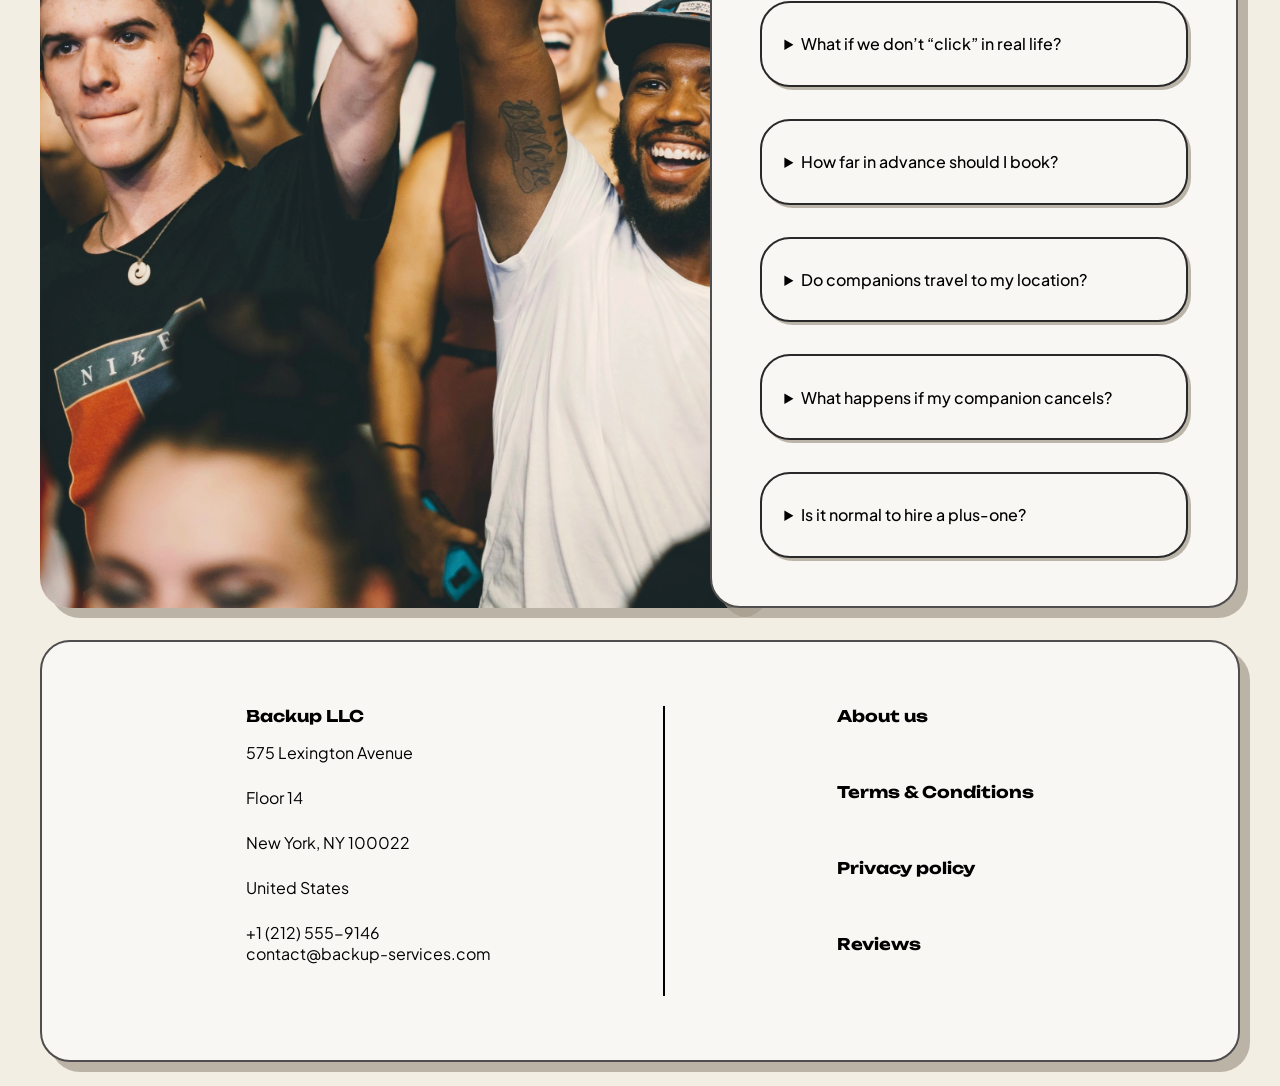
==== commit 1875071d: "added companions to index" ====
--- a/index.html
+++ b/index.html
@@ -88,6 +88,7 @@
       <section class="rollingbanner">
         <p>get 15% off when rebooking</p>
       </section>
+      <div id="users"></div>
       <section id="faq_section1">
         <img class="faq_img" src="assets/img/faq.webp" alt="" />
 
--- a/css/custom.css
+++ b/css/custom.css
@@ -15,6 +15,14 @@
   --cta-tertiary: #f487ee;
   --cta-quaternary: #fcba34;
 
+  --color-accent-primary: #65a1f6;
+  --color-accent-secondary: #648840;
+  --color-accent-tertiary: #e30e12;
+
+  --opacity-primary: 0.15;
+  --opacity-secondary: 0.2;
+  --opacity-tertiary: 0.2;
+
   --font-primary: "Unbounded", sans-serif;
   --font-secondary: "Plus Jakarta Sans", sans-serif;
 }
--- a/css/general.css
+++ b/css/general.css
@@ -140,6 +140,7 @@
 
   gap: 1.2rem;
   padding: 3rem;
+  margin-top: 2rem;
   border-radius: 30px;
   border: 2.5px solid var(--color-border);
   background: var(--color-bg-secondary);
@@ -188,6 +189,7 @@
 .faq_img {
   border-radius: 30px;
   object-fit: cover;
+  margin-top: 2rem;
 }
 
 /* -----------------------FAQ -----------------------*/
--- a/css/index.css
+++ b/css/index.css
@@ -9,6 +9,103 @@
     max-width: 100%;
     border-radius: 30px;
   }
+}
+
+#users {
+  display: grid;
+  grid-template-columns: repeat(2, 1fr);
+  gap: 1.5rem;
+}
+
+.card {
+  display: grid;
+  grid-template-rows: subgrid;
+  grid-row: span 4;
+  row-gap: 0;
+  padding: 1rem;
+  border-radius: 20px;
+  border: 2.5px solid var(--color-border);
+  background: #f9f7f4;
+  box-shadow: var(--dropshadow-mobile);
+}
+
+h2 {
+  font-family: var(--font-primary);
+  font-size: 0.8rem;
+  margin-bottom: 0.8rem;
+}
+
+h3 {
+  font-family: var(--font-secondary);
+  font-size: 0.7rem;
+  margin-top: 0.8rem;
+  margin-left: 0.1rem;
+  font-weight: 400;
+}
+
+.map {
+  display: flex;
+  align-items: flex-end;
+}
+
+.city {
+  margin-bottom: 0.1rem;
+  margin-right: 0.1rem;
+}
+
+.rating {
+  display: flex;
+  gap: 2px;
+  margin-top: 0.1rem;
+}
+
+.rate {
+  font-size: 0.6rem;
+  font-weight: normal;
+  font-family: var(--font-secondary);
+  margin-left: 0.3rem;
+  text-decoration: underline;
+}
+
+.rating p {
+  cursor: pointer;
+}
+
+.card img {
+  width: 100%;
+  object-fit: cover;
+  border-radius: 20px;
+  filter: grayscale(70%);
+  cursor: pointer;
+}
+
+.card:hover {
+  img {
+    filter: none;
+  }
+}
+
+.seemore {
+  display: block;
+  margin: 1.8rem auto 0 auto;
+  padding: 5px 15px 7px 15px;
+  border-radius: 30px;
+  margin-top: 1.8rem;
+  border: 2.5px solid #4f4d4d;
+  background: var(--cta-primary);
+  color: var(--color-text-secondary);
+  box-shadow: var(--dropshadow-mobile);
+  font-family: var(--font-secondary);
+  cursor: pointer;
+}
+
+.seemore:hover {
+  background-color: #6f9846;
+  border: 2.5px solid rgba(164, 156, 140, 0.7);
+}
+
+a {
+  text-decoration: none;
 }
 
 .cta_button_pink {
@@ -66,6 +163,41 @@
   box-shadow: var(--dropshadow-mobile);
   text-decoration: underline;
   margin-bottom: 2rem;
+}
+
+@media (min-width: 560px) {
+  #users {
+    grid-template-columns: repeat(2, 1fr);
+    gap: 3rem;
+  }
+
+  h2 {
+    font-size: 1.5rem;
+  }
+
+  h3 {
+    font-size: 1rem;
+  }
+
+  svg {
+    width: 1rem;
+    height: 1rem;
+    margin-top: 0.2rem;
+  }
+
+  .card {
+    box-shadow: var(--dropshadow-mobile);
+    border-radius: 20px;
+    padding-bottom: 1.5rem;
+  }
+
+  .seemore {
+    margin-top: 2.5rem;
+  }
+
+  .rate {
+    font-size: 1rem;
+  }
 }
 
 @media (min-width: 801px) {
@@ -108,3 +240,110 @@
     box-shadow: var(--dropshadow-desktop);
   }
 }
+
+@media (min-width: 835px) {
+  #users {
+    grid-template-columns: repeat(4, 1fr);
+    gap: 2rem;
+  }
+
+  .card img {
+    width: 100%;
+    object-fit: cover;
+    border-radius: 20px;
+  }
+
+  .card {
+    box-shadow: var(--dropshadow-desktop);
+  }
+
+  .seemore {
+    padding: 8px 20px 10px 20px;
+    margin-top: 3rem;
+    font-size: 0.8rem;
+  }
+
+  svg {
+    width: 0.9rem;
+    height: 0.9rem;
+    margin-top: 0rem;
+  }
+
+  h2 {
+    font-size: 1rem;
+  }
+
+  h3 {
+    font-size: 1rem;
+    margin-top: 0;
+    margin-left: 0.1rem;
+  }
+
+  .rate {
+    font-size: 0.6rem;
+  }
+}
+
+@media (min-width: 1350px) {
+  #users {
+    grid-template-columns: repeat(4, 1fr);
+    gap: 3rem;
+    margin: 0 auto;
+  }
+  .companions {
+    display: flex;
+  }
+
+  .content {
+    flex: 1;
+  }
+
+  .card {
+    padding: 1.4rem;
+    box-shadow: var(--dropshadow-desktop);
+    border-radius: 30px;
+    padding-bottom: 1.8rem;
+  }
+
+  .card img {
+    border-radius: 30px;
+  }
+
+  .city {
+    margin-bottom: 0rem;
+    margin-right: 0rem;
+  }
+
+  .map {
+    margin-bottom: 0.3rem;
+  }
+
+  .seemore {
+    padding: 12px 30px 14px 30px;
+    margin-top: 3rem;
+    font-size: 1rem;
+  }
+
+  svg {
+    width: 1rem;
+    height: 1rem;
+  }
+
+  h2 {
+    font-family: var(--font-primary);
+    font-size: 1.5rem;
+    margin-bottom: 0.8rem;
+  }
+
+  h3 {
+    font-family: var(--font-secondary);
+    font-size: 0.9rem;
+    margin-top: 0;
+    margin-left: 0.1rem;
+    font-weight: 400;
+  }
+
+  .rate {
+    font-size: 0.8rem;
+  }
+}
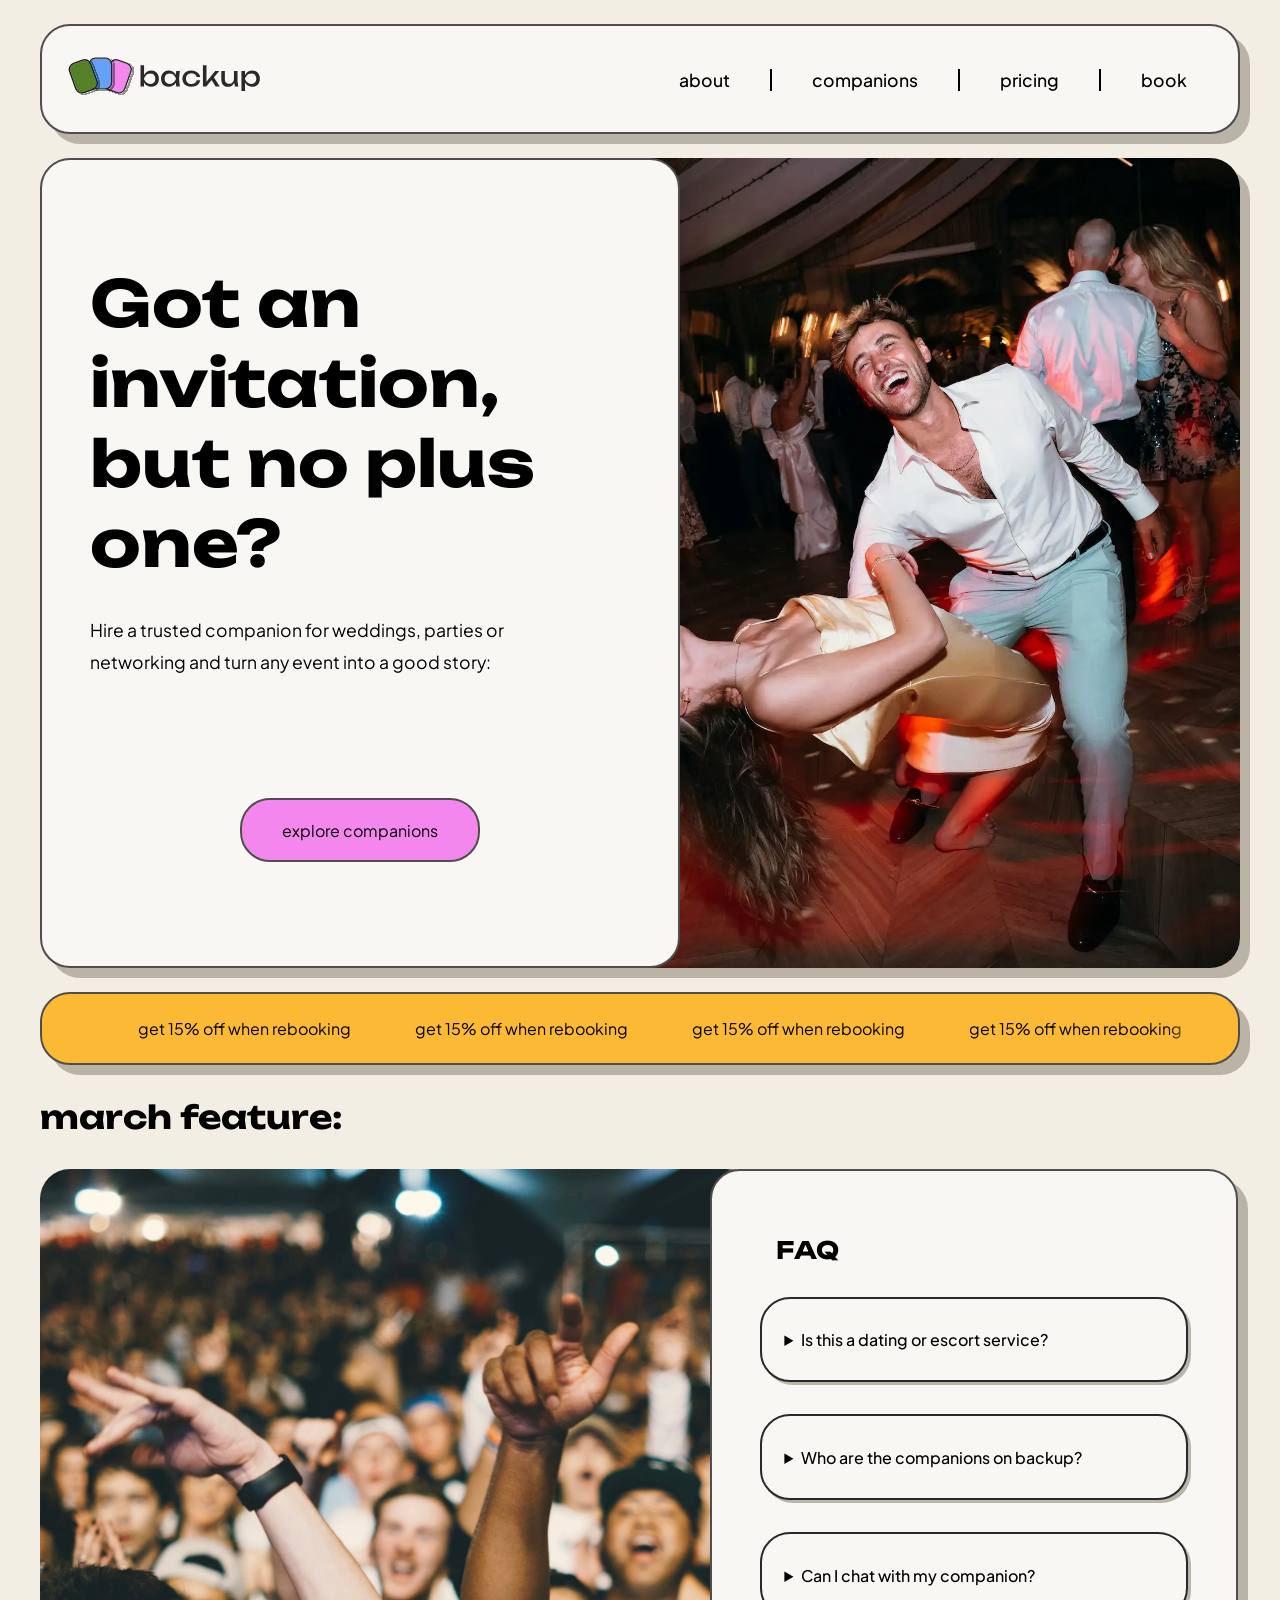
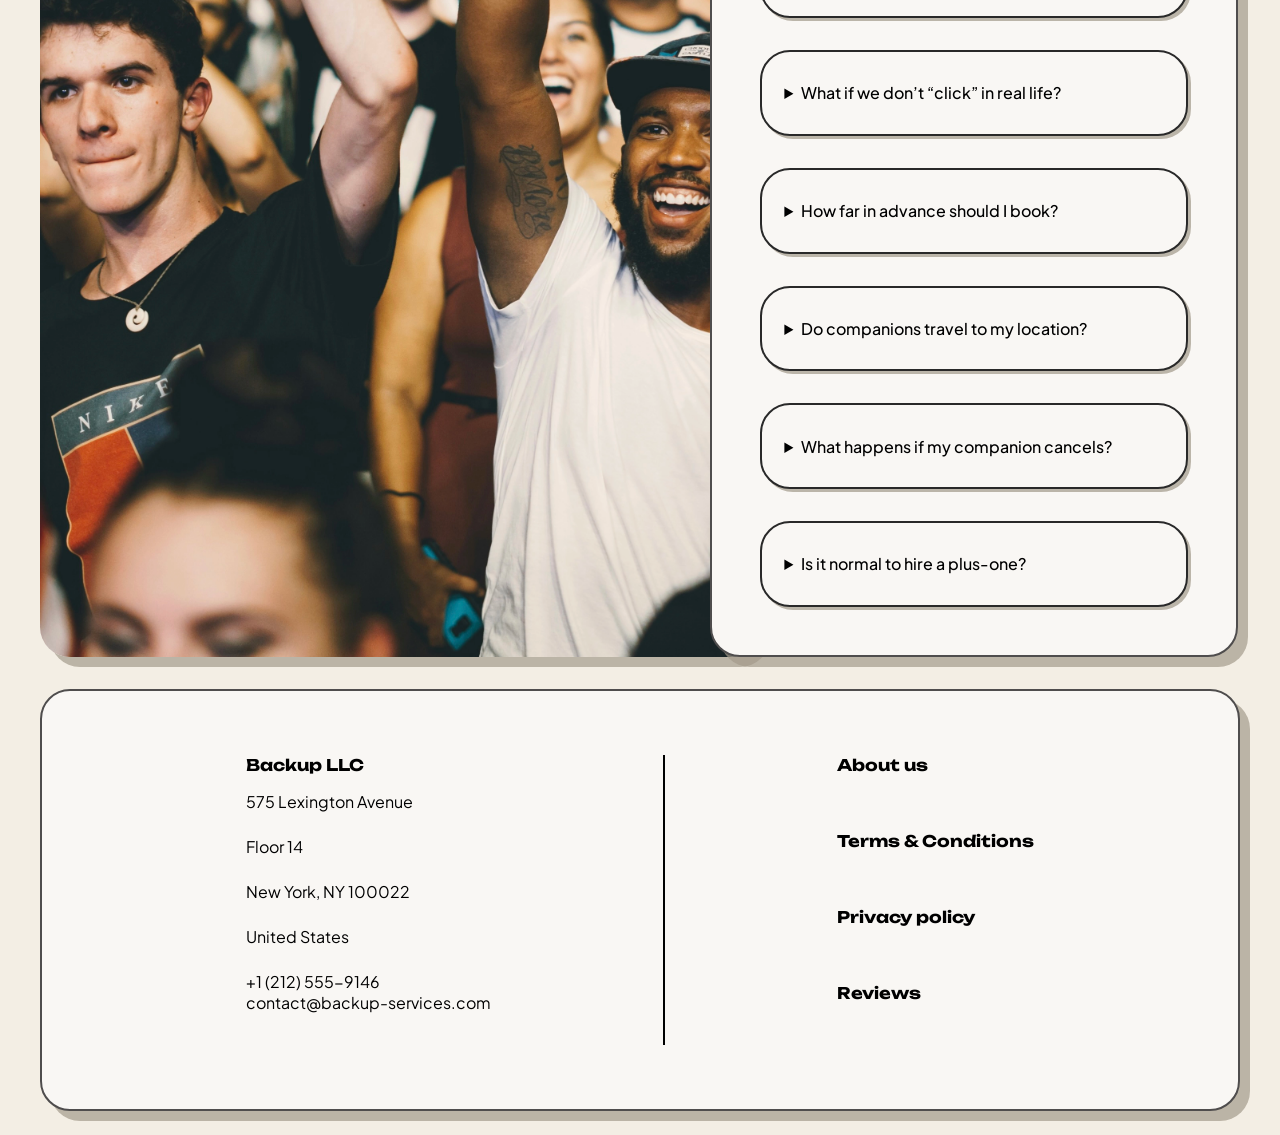
==== commit 2a30e77e: "rolling banner + march feature ready for cards" ====
--- a/index.html
+++ b/index.html
@@ -86,9 +86,25 @@
       </section>
 
       <section class="rollingbanner">
-        <p>get 15% off when rebooking</p>
-      </section>
-      <div id="users"></div>
+        <div class="marquee_text">
+          <div class="marquee-text-track">
+            <p>get 15% off when rebooking</p>
+            <p aria-hidden="true">get 15% off when rebooking</p>
+            <p aria-hidden="true">get 15% off when rebooking</p>
+            <p aria-hidden="true">get 15% off when rebooking</p>
+            <p aria-hidden="true">get 15% off when rebooking</p>
+            <p aria-hidden="true">get 15% off when rebooking</p>
+            <p aria-hidden="true">get 15% off when rebooking</p>
+            <p aria-hidden="true">get 15% off when rebooking</p>
+            <p aria-hidden="true">get 15% off when rebooking</p>
+            <p aria-hidden="true">get 15% off when rebooking</p>
+          </div>
+        </div>
+      </section>
+
+      <section>
+        <h2>march feature:</h2>
+      </section>
       <section id="faq_section1">
         <img class="faq_img" src="assets/img/faq.webp" alt="" />
 
--- a/css/index.css
+++ b/css/index.css
@@ -9,103 +9,6 @@
     max-width: 100%;
     border-radius: 30px;
   }
-}
-
-#users {
-  display: grid;
-  grid-template-columns: repeat(2, 1fr);
-  gap: 1.5rem;
-}
-
-.card {
-  display: grid;
-  grid-template-rows: subgrid;
-  grid-row: span 4;
-  row-gap: 0;
-  padding: 1rem;
-  border-radius: 20px;
-  border: 2.5px solid var(--color-border);
-  background: #f9f7f4;
-  box-shadow: var(--dropshadow-mobile);
-}
-
-h2 {
-  font-family: var(--font-primary);
-  font-size: 0.8rem;
-  margin-bottom: 0.8rem;
-}
-
-h3 {
-  font-family: var(--font-secondary);
-  font-size: 0.7rem;
-  margin-top: 0.8rem;
-  margin-left: 0.1rem;
-  font-weight: 400;
-}
-
-.map {
-  display: flex;
-  align-items: flex-end;
-}
-
-.city {
-  margin-bottom: 0.1rem;
-  margin-right: 0.1rem;
-}
-
-.rating {
-  display: flex;
-  gap: 2px;
-  margin-top: 0.1rem;
-}
-
-.rate {
-  font-size: 0.6rem;
-  font-weight: normal;
-  font-family: var(--font-secondary);
-  margin-left: 0.3rem;
-  text-decoration: underline;
-}
-
-.rating p {
-  cursor: pointer;
-}
-
-.card img {
-  width: 100%;
-  object-fit: cover;
-  border-radius: 20px;
-  filter: grayscale(70%);
-  cursor: pointer;
-}
-
-.card:hover {
-  img {
-    filter: none;
-  }
-}
-
-.seemore {
-  display: block;
-  margin: 1.8rem auto 0 auto;
-  padding: 5px 15px 7px 15px;
-  border-radius: 30px;
-  margin-top: 1.8rem;
-  border: 2.5px solid #4f4d4d;
-  background: var(--cta-primary);
-  color: var(--color-text-secondary);
-  box-shadow: var(--dropshadow-mobile);
-  font-family: var(--font-secondary);
-  cursor: pointer;
-}
-
-.seemore:hover {
-  background-color: #6f9846;
-  border: 2.5px solid rgba(164, 156, 140, 0.7);
-}
-
-a {
-  text-decoration: none;
 }
 
 .cta_button_pink {
@@ -161,42 +64,38 @@
   border-radius: 30px;
   padding: 1.5rem 2rem;
   box-shadow: var(--dropshadow-mobile);
-  text-decoration: underline;
+
   margin-bottom: 2rem;
 }
 
-@media (min-width: 560px) {
-  #users {
-    grid-template-columns: repeat(2, 1fr);
-    gap: 3rem;
+.marquee_text {
+  overflow: clip;
+  mask-image: linear-gradient(
+    to right,
+    transparent,
+    black 2.5rem,
+    black calc(100% - 2.5rem),
+    transparent
+  );
+}
+
+.marquee-text-track {
+  display: flex;
+  padding-left: 4rem;
+  gap: 4rem;
+  width: max-content;
+  animation: marquee-move-text 18s linear infinite;
+}
+
+@media (prefers-reduced-motion: reduce) {
+  .marquee-text-track {
+    animation: none;
   }
+}
 
-  h2 {
-    font-size: 1.5rem;
-  }
-
-  h3 {
-    font-size: 1rem;
-  }
-
-  svg {
-    width: 1rem;
-    height: 1rem;
-    margin-top: 0.2rem;
-  }
-
-  .card {
-    box-shadow: var(--dropshadow-mobile);
-    border-radius: 20px;
-    padding-bottom: 1.5rem;
-  }
-
-  .seemore {
-    margin-top: 2.5rem;
-  }
-
-  .rate {
-    font-size: 1rem;
+@keyframes marquee-move-text {
+  to {
+    transform: translateX(-50%);
   }
 }
 
@@ -232,118 +131,11 @@
   .hero-p {
     padding: 1rem 0;
     font-size: 1.1rem;
-    max-width: 40ch;
     line-height: 1.8;
+    text-wrap: balance;
   }
 
   .rollingbanner {
     box-shadow: var(--dropshadow-desktop);
   }
 }
-
-@media (min-width: 835px) {
-  #users {
-    grid-template-columns: repeat(4, 1fr);
-    gap: 2rem;
-  }
-
-  .card img {
-    width: 100%;
-    object-fit: cover;
-    border-radius: 20px;
-  }
-
-  .card {
-    box-shadow: var(--dropshadow-desktop);
-  }
-
-  .seemore {
-    padding: 8px 20px 10px 20px;
-    margin-top: 3rem;
-    font-size: 0.8rem;
-  }
-
-  svg {
-    width: 0.9rem;
-    height: 0.9rem;
-    margin-top: 0rem;
-  }
-
-  h2 {
-    font-size: 1rem;
-  }
-
-  h3 {
-    font-size: 1rem;
-    margin-top: 0;
-    margin-left: 0.1rem;
-  }
-
-  .rate {
-    font-size: 0.6rem;
-  }
-}
-
-@media (min-width: 1350px) {
-  #users {
-    grid-template-columns: repeat(4, 1fr);
-    gap: 3rem;
-    margin: 0 auto;
-  }
-  .companions {
-    display: flex;
-  }
-
-  .content {
-    flex: 1;
-  }
-
-  .card {
-    padding: 1.4rem;
-    box-shadow: var(--dropshadow-desktop);
-    border-radius: 30px;
-    padding-bottom: 1.8rem;
-  }
-
-  .card img {
-    border-radius: 30px;
-  }
-
-  .city {
-    margin-bottom: 0rem;
-    margin-right: 0rem;
-  }
-
-  .map {
-    margin-bottom: 0.3rem;
-  }
-
-  .seemore {
-    padding: 12px 30px 14px 30px;
-    margin-top: 3rem;
-    font-size: 1rem;
-  }
-
-  svg {
-    width: 1rem;
-    height: 1rem;
-  }
-
-  h2 {
-    font-family: var(--font-primary);
-    font-size: 1.5rem;
-    margin-bottom: 0.8rem;
-  }
-
-  h3 {
-    font-family: var(--font-secondary);
-    font-size: 0.9rem;
-    margin-top: 0;
-    margin-left: 0.1rem;
-    font-weight: 400;
-  }
-
-  .rate {
-    font-size: 0.8rem;
-  }
-}
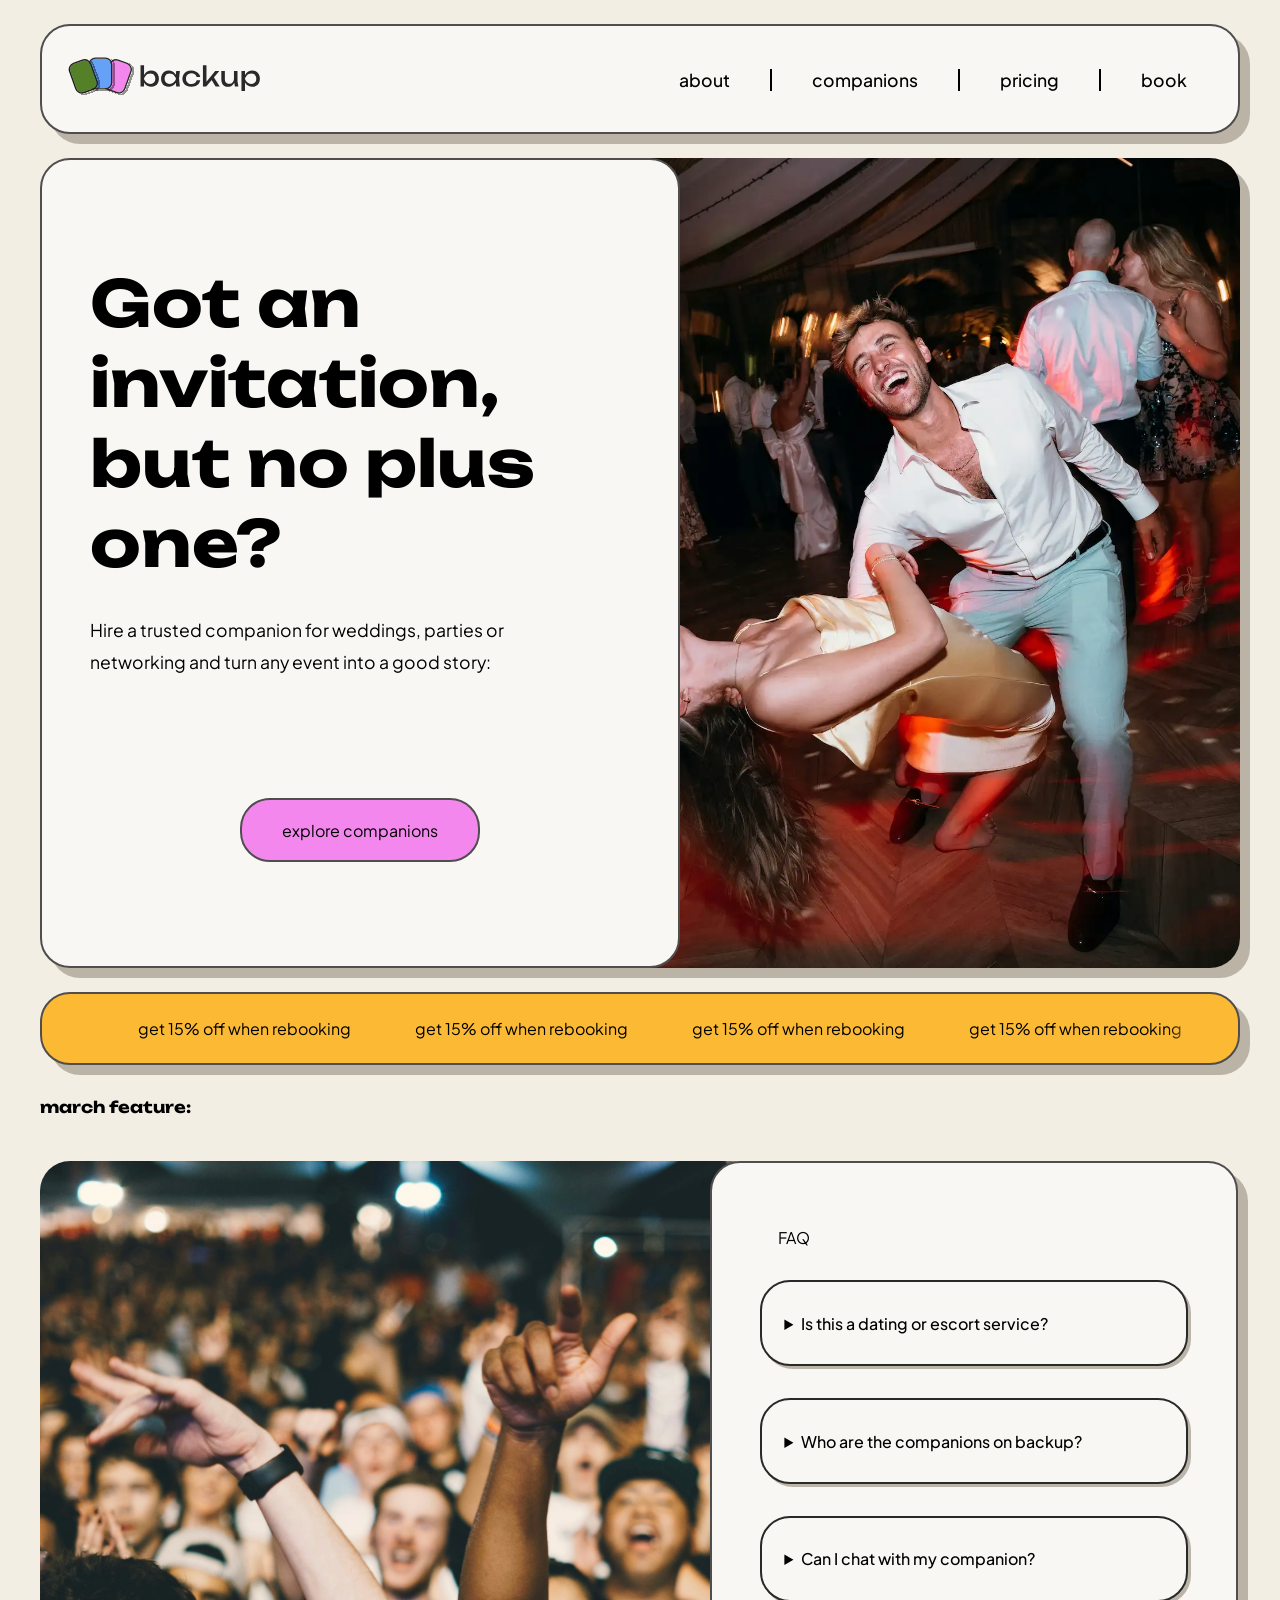
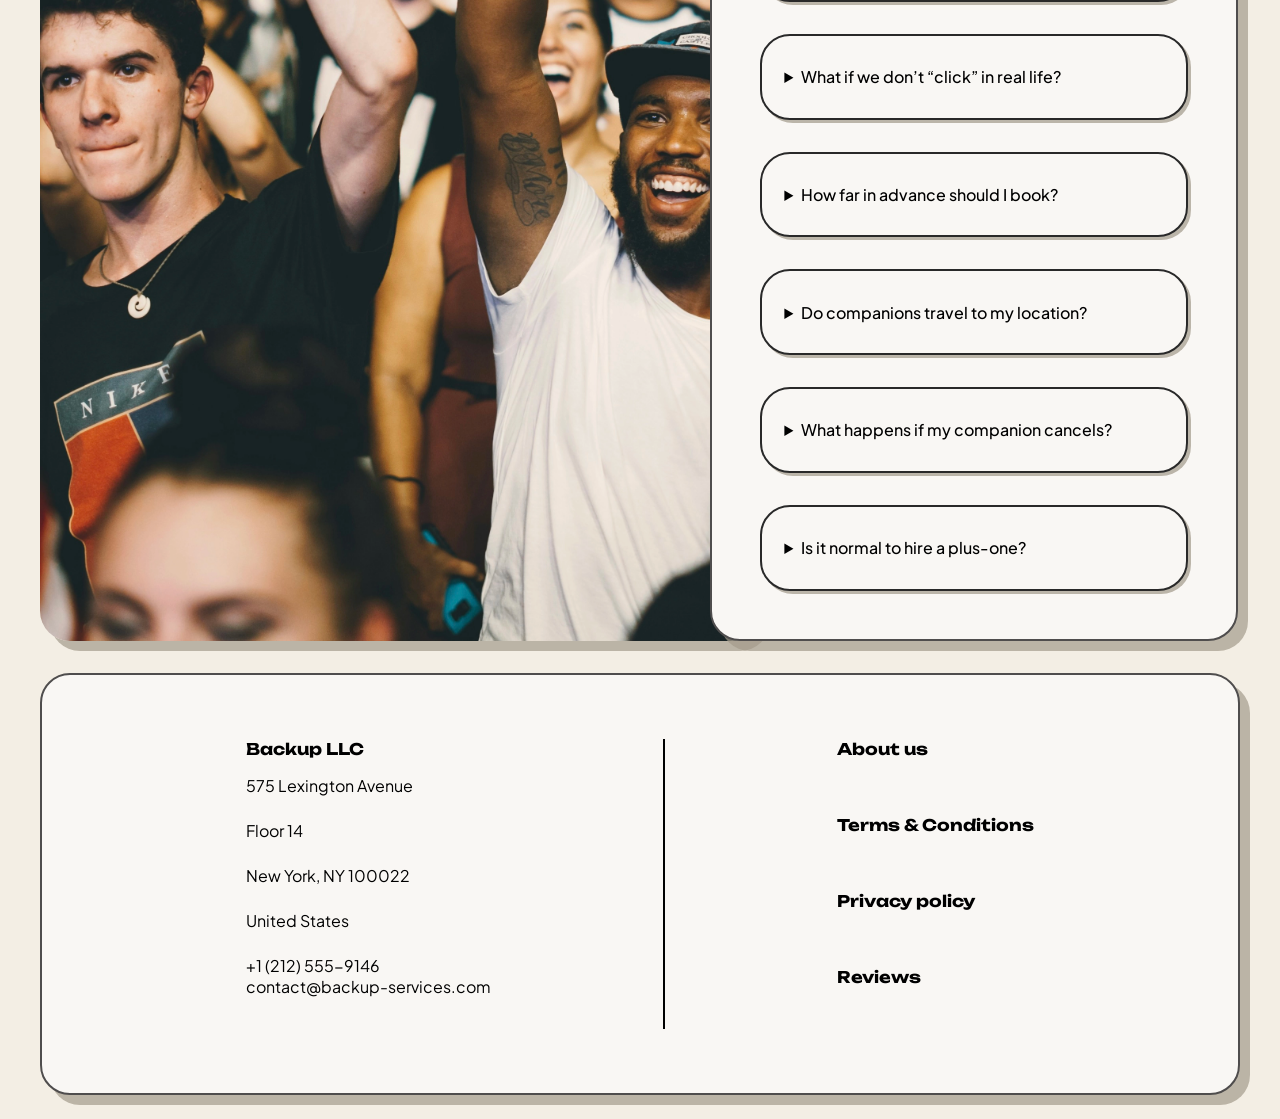
==== commit f8ff25fc: "Merge branch 'main' into march-feature" ====
--- a/index.html
+++ b/index.html
@@ -105,6 +105,7 @@
       <section>
         <h2>march feature:</h2>
       </section>
+      <div id="users"></div>
       <section id="faq_section1">
         <img class="faq_img" src="assets/img/faq.webp" alt="" />
 
--- a/css/index.css
+++ b/css/index.css
@@ -9,6 +9,103 @@
     max-width: 100%;
     border-radius: 30px;
   }
+}
+
+#users {
+  display: grid;
+  grid-template-columns: repeat(2, 1fr);
+  gap: 1.5rem;
+}
+
+.card {
+  display: grid;
+  grid-template-rows: subgrid;
+  grid-row: span 4;
+  row-gap: 0;
+  padding: 1rem;
+  border-radius: 20px;
+  border: 2.5px solid var(--color-border);
+  background: #f9f7f4;
+  box-shadow: var(--dropshadow-mobile);
+}
+
+h2 {
+  font-family: var(--font-primary);
+  font-size: 0.8rem;
+  margin-bottom: 0.8rem;
+}
+
+h3 {
+  font-family: var(--font-secondary);
+  font-size: 0.7rem;
+  margin-top: 0.8rem;
+  margin-left: 0.1rem;
+  font-weight: 400;
+}
+
+.map {
+  display: flex;
+  align-items: flex-end;
+}
+
+.city {
+  margin-bottom: 0.1rem;
+  margin-right: 0.1rem;
+}
+
+.rating {
+  display: flex;
+  gap: 2px;
+  margin-top: 0.1rem;
+}
+
+.rate {
+  font-size: 0.6rem;
+  font-weight: normal;
+  font-family: var(--font-secondary);
+  margin-left: 0.3rem;
+  text-decoration: underline;
+}
+
+.rating p {
+  cursor: pointer;
+}
+
+.card img {
+  width: 100%;
+  object-fit: cover;
+  border-radius: 20px;
+  filter: grayscale(70%);
+  cursor: pointer;
+}
+
+.card:hover {
+  img {
+    filter: none;
+  }
+}
+
+.seemore {
+  display: block;
+  margin: 1.8rem auto 0 auto;
+  padding: 5px 15px 7px 15px;
+  border-radius: 30px;
+  margin-top: 1.8rem;
+  border: 2.5px solid #4f4d4d;
+  background: var(--cta-primary);
+  color: var(--color-text-secondary);
+  box-shadow: var(--dropshadow-mobile);
+  font-family: var(--font-secondary);
+  cursor: pointer;
+}
+
+.seemore:hover {
+  background-color: #6f9846;
+  border: 2.5px solid rgba(164, 156, 140, 0.7);
+}
+
+a {
+  text-decoration: none;
 }
 
 .cta_button_pink {
@@ -99,6 +196,41 @@
   }
 }
 
+@media (min-width: 560px) {
+  #users {
+    grid-template-columns: repeat(2, 1fr);
+    gap: 3rem;
+  }
+
+  h2 {
+    font-size: 1.5rem;
+  }
+
+  h3 {
+    font-size: 1rem;
+  }
+
+  svg {
+    width: 1rem;
+    height: 1rem;
+    margin-top: 0.2rem;
+  }
+
+  .card {
+    box-shadow: var(--dropshadow-mobile);
+    border-radius: 20px;
+    padding-bottom: 1.5rem;
+  }
+
+  .seemore {
+    margin-top: 2.5rem;
+  }
+
+  .rate {
+    font-size: 1rem;
+  }
+}
+
 @media (min-width: 801px) {
   .hero {
     display: flex;
@@ -139,3 +271,110 @@
     box-shadow: var(--dropshadow-desktop);
   }
 }
+
+@media (min-width: 835px) {
+  #users {
+    grid-template-columns: repeat(4, 1fr);
+    gap: 2rem;
+  }
+
+  .card img {
+    width: 100%;
+    object-fit: cover;
+    border-radius: 20px;
+  }
+
+  .card {
+    box-shadow: var(--dropshadow-desktop);
+  }
+
+  .seemore {
+    padding: 8px 20px 10px 20px;
+    margin-top: 3rem;
+    font-size: 0.8rem;
+  }
+
+  svg {
+    width: 0.9rem;
+    height: 0.9rem;
+    margin-top: 0rem;
+  }
+
+  h2 {
+    font-size: 1rem;
+  }
+
+  h3 {
+    font-size: 1rem;
+    margin-top: 0;
+    margin-left: 0.1rem;
+  }
+
+  .rate {
+    font-size: 0.6rem;
+  }
+}
+
+@media (min-width: 1350px) {
+  #users {
+    grid-template-columns: repeat(4, 1fr);
+    gap: 3rem;
+    margin: 0 auto;
+  }
+  .companions {
+    display: flex;
+  }
+
+  .content {
+    flex: 1;
+  }
+
+  .card {
+    padding: 1.4rem;
+    box-shadow: var(--dropshadow-desktop);
+    border-radius: 30px;
+    padding-bottom: 1.8rem;
+  }
+
+  .card img {
+    border-radius: 30px;
+  }
+
+  .city {
+    margin-bottom: 0rem;
+    margin-right: 0rem;
+  }
+
+  .map {
+    margin-bottom: 0.3rem;
+  }
+
+  .seemore {
+    padding: 12px 30px 14px 30px;
+    margin-top: 3rem;
+    font-size: 1rem;
+  }
+
+  svg {
+    width: 1rem;
+    height: 1rem;
+  }
+
+  h2 {
+    font-family: var(--font-primary);
+    font-size: 1.5rem;
+    margin-bottom: 0.8rem;
+  }
+
+  h3 {
+    font-family: var(--font-secondary);
+    font-size: 0.9rem;
+    margin-top: 0;
+    margin-left: 0.1rem;
+    font-weight: 400;
+  }
+
+  .rate {
+    font-size: 0.8rem;
+  }
+}
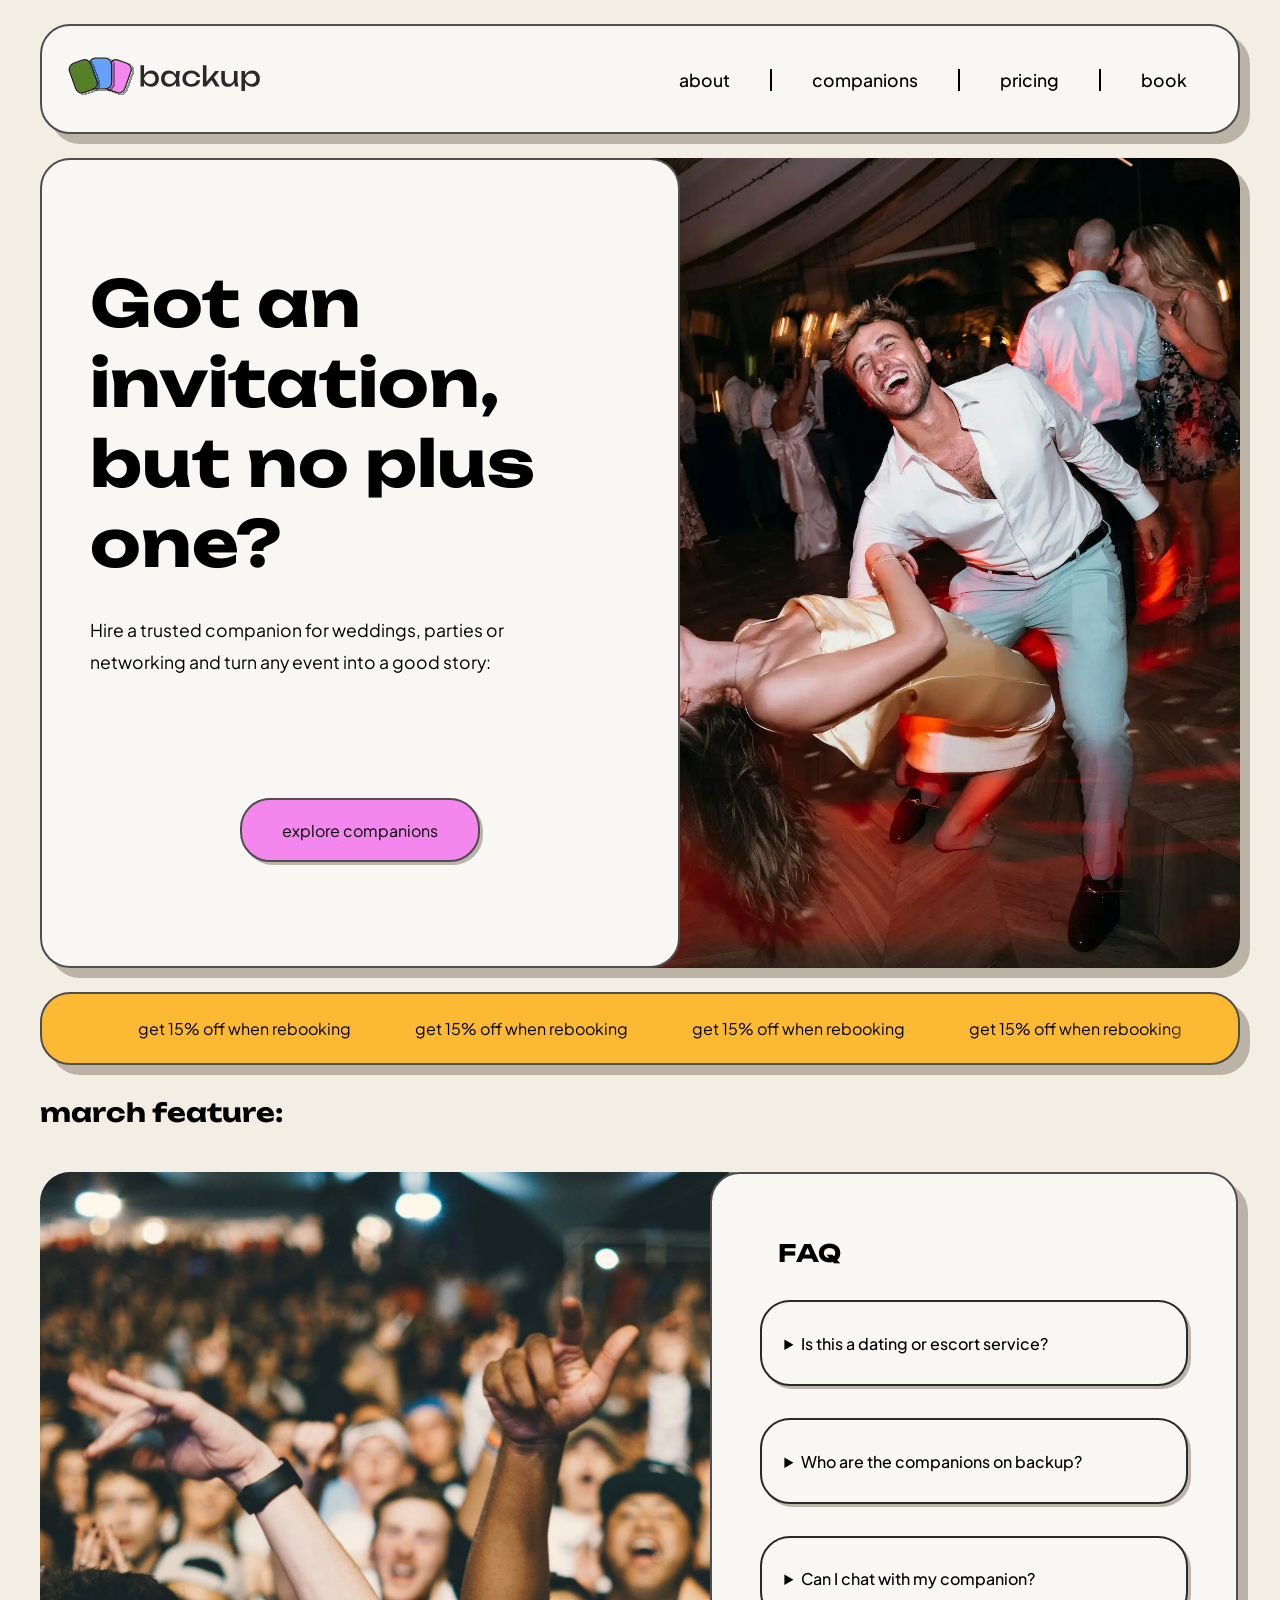
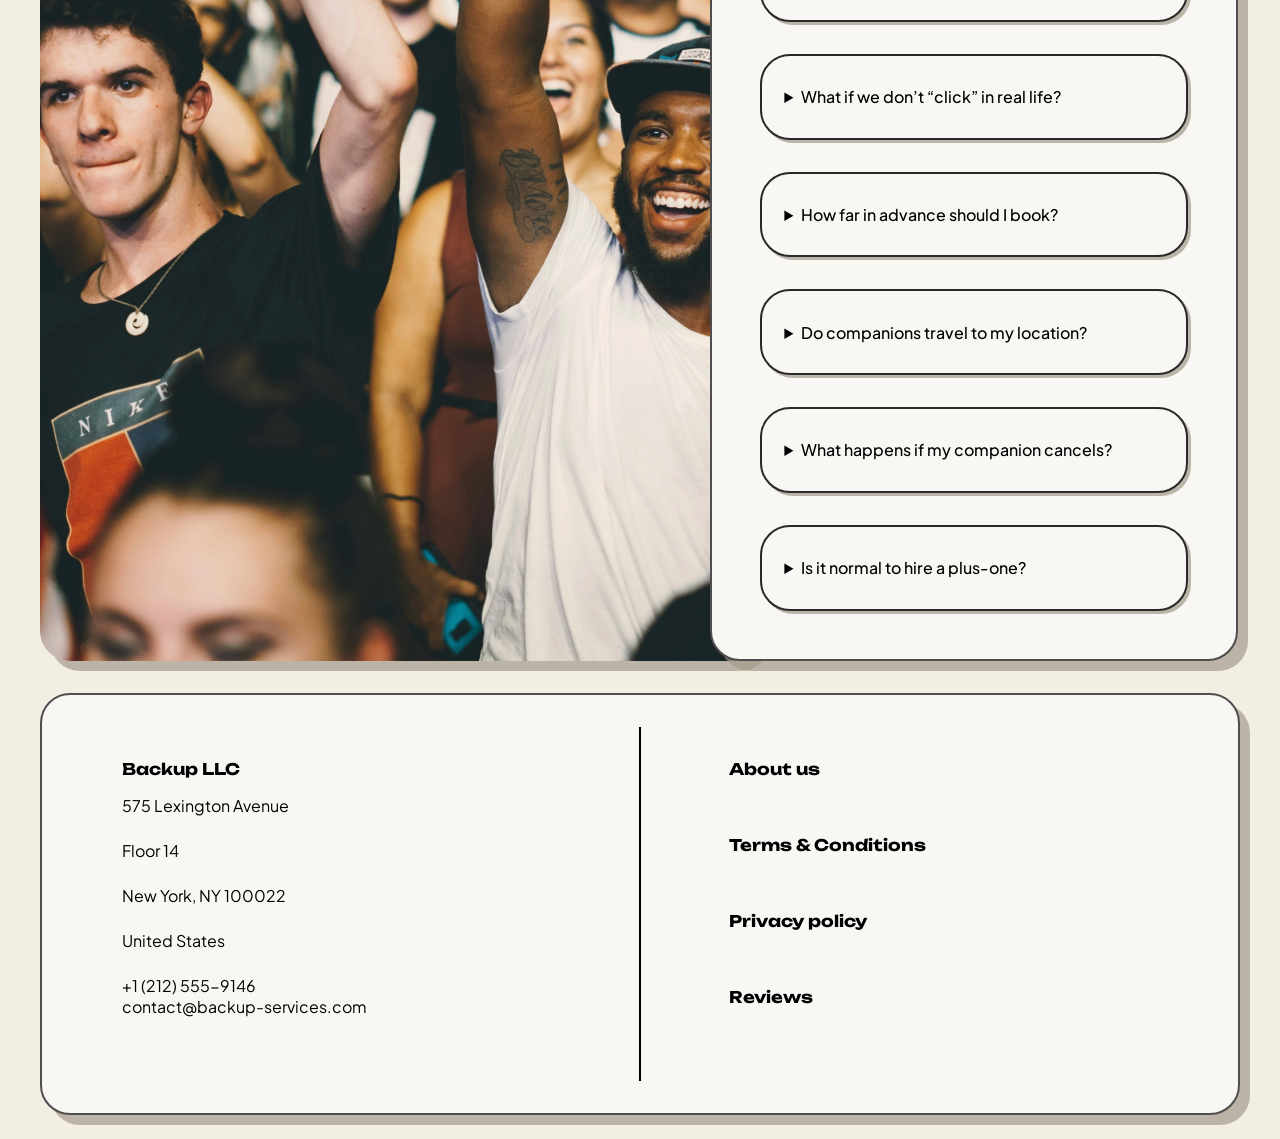
==== commit 0635585b: "footer is DONE" ====
--- a/index.html
+++ b/index.html
@@ -103,14 +103,14 @@
       </section>
 
       <section>
-        <h2>march feature:</h2>
+        <h2 class="mf">march feature:</h2>
       </section>
       <div id="users"></div>
       <section id="faq_section1">
         <img class="faq_img" src="assets/img/faq.webp" alt="" />
 
         <div class="faq_section2">
-          <h3>FAQ</h3>
+          <h3 class="faq_headline">FAQ</h3>
           <details name="details">
             <summary>Is this a dating or escort service?</summary>
             <div class="content">
@@ -247,7 +247,9 @@
           </ul>
         </div>
         <span class="footer_line"></span>
-        <div class="footer_vertical"></div>
+        <div class="footer_spacing">
+          <div class="footer_vertical"></div>
+        </div>
         <div class="flex_footer_links">
           <ul class="ulbold">
             <li><a href="">About us</a></li>
--- a/css/general.css
+++ b/css/general.css
@@ -99,6 +99,10 @@
   }
 }
 
+.flex_footer_links {
+  padding-left: 2em;
+}
+
 .ulbold {
   padding: 2em 0.5em;
 }
@@ -125,10 +129,11 @@
 
 .address {
   display: flex;
+  flex: 1;
   flex-direction: column;
   gap: 1em;
   margin-bottom: 2em;
-  padding: 2em 0.5em;
+  padding: 2em 2em;
 }
 
 /* -----------------------FAQ -----------------------*/
@@ -319,22 +324,36 @@
   .footer_flex {
     display: flex;
     flex-direction: row;
-    justify-content: space-evenly;
     padding: 1em 0;
   }
 
   footer {
     box-shadow: var(--dropshadow-desktop);
   }
+
   .footer_line {
     display: none;
+  }
+
+  .flex_footer_links {
+    flex: 1;
+  }
+
+  .address {
+    padding-left: 3em;
+  }
+
+  .footer_spacing {
+    display: flex;
+    justify-content: center;
+    margin-right: 3em;
   }
 
   .footer_vertical {
     display: block;
     width: 2.5px;
+    height: 100%;
     background-color: var(--color-text-primary);
-    margin: 2em 0;
   }
 
   .ulbold {
--- a/css/index.css
+++ b/css/index.css
@@ -43,6 +43,10 @@
   font-weight: 400;
 }
 
+.mf {
+  font-size: 1.5rem;
+}
+
 .map {
   display: flex;
   align-items: flex-end;
@@ -77,6 +81,7 @@
   border-radius: 20px;
   filter: grayscale(70%);
   cursor: pointer;
+  aspect-ratio: 4 / 3;
 }
 
 .card:hover {
@@ -117,8 +122,14 @@
   background: var(--cta-tertiary);
   padding: 1.2rem 2.5rem;
   border: solid var(--color-border) 2.5px;
+  box-shadow: var(--dropshadow-mobile);
   border-radius: 30px;
   max-width: fit-content;
+}
+
+.cta_button_pink:hover {
+  background-color: #f89ff5;
+  border: 2.5px solid rgba(164, 156, 140, 0.7);
 }
 
 .cta_flex_1 {
@@ -155,6 +166,12 @@
 
 /* hero unit  */
 
+.faq_headline {
+  font-size: 1.5rem;
+  font-family: var(--font-primary);
+  font-weight: 700;
+}
+
 .rollingbanner {
   background: var(--cta-quaternary);
   border: solid var(--color-border) 2.5px;
@@ -208,6 +225,7 @@
 
   h3 {
     font-size: 1rem;
+    font-weight: 700;
   }
 
   svg {
@@ -270,12 +288,16 @@
   .rollingbanner {
     box-shadow: var(--dropshadow-desktop);
   }
+
+  .mf {
+    font-size: 1.6rem;
+  }
 }
 
 @media (min-width: 835px) {
   #users {
     grid-template-columns: repeat(4, 1fr);
-    gap: 2rem;
+    gap: 1.8rem;
   }
 
   .card img {
